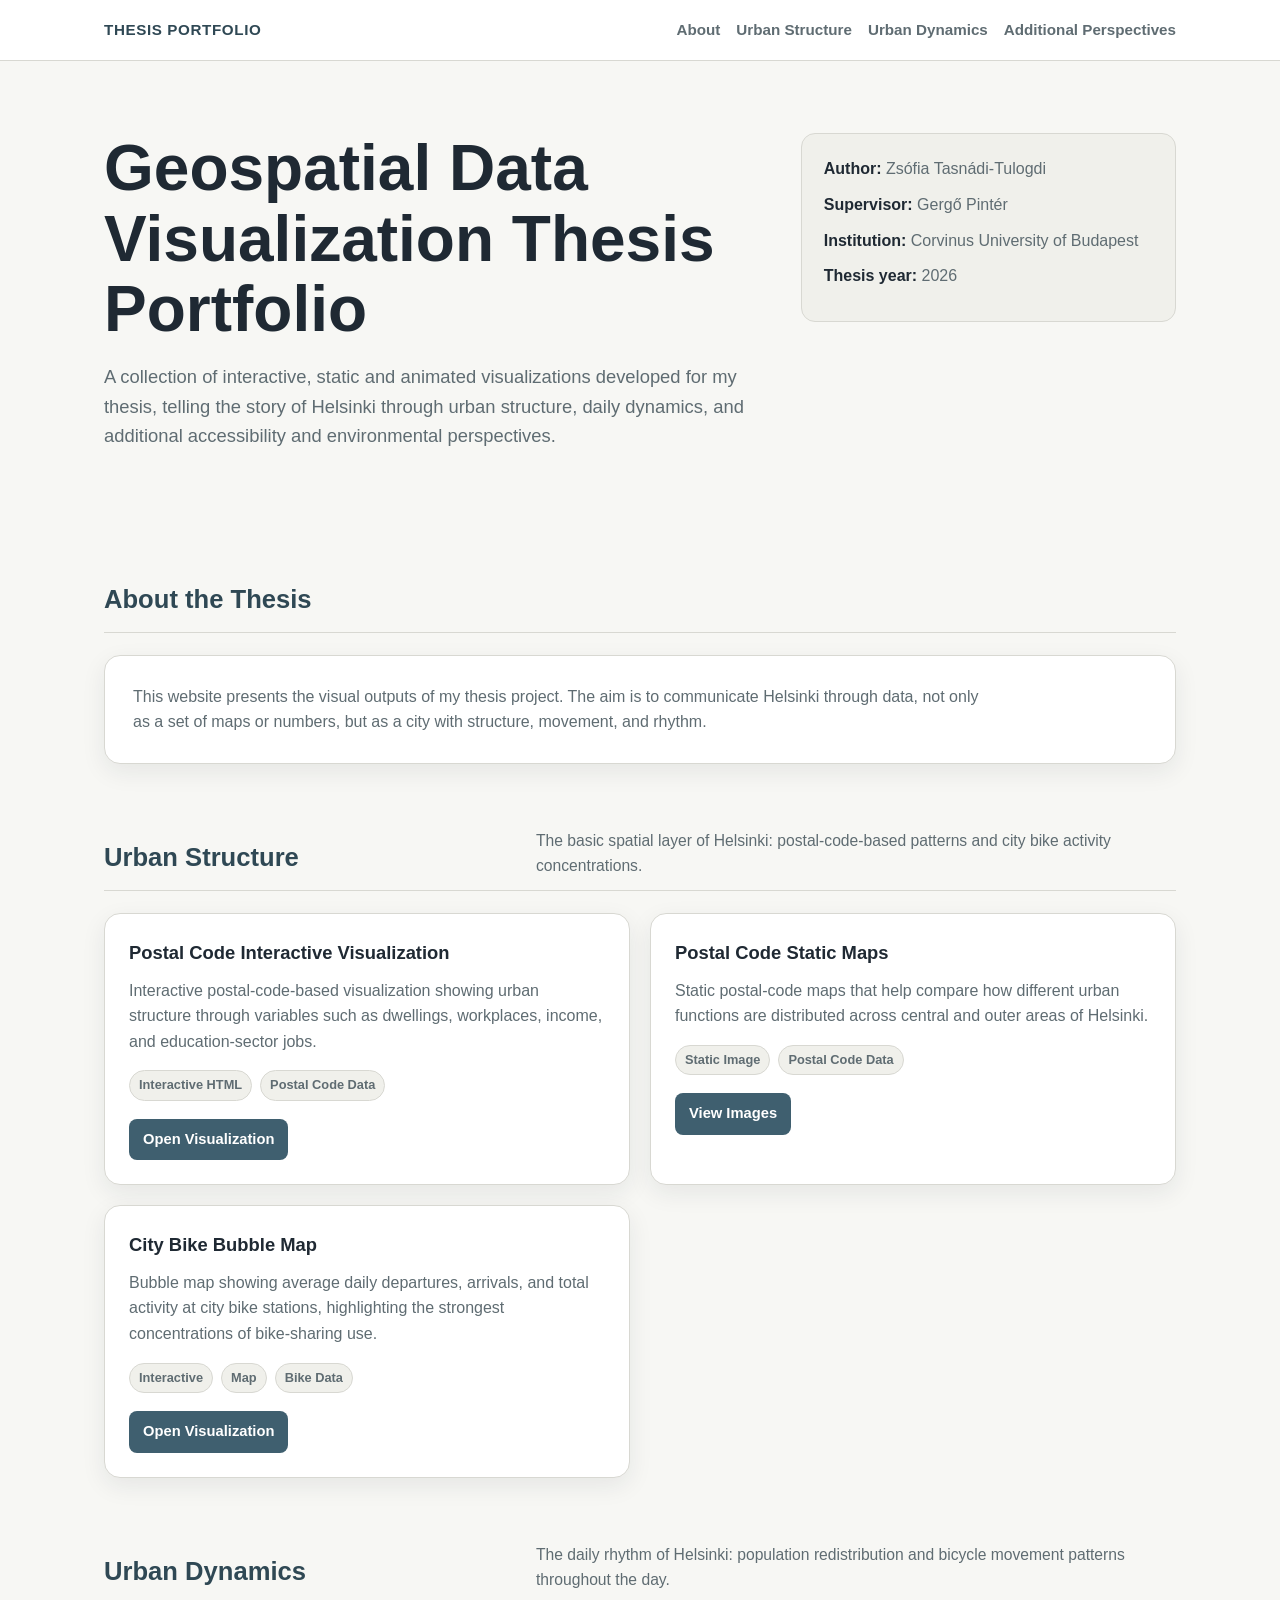
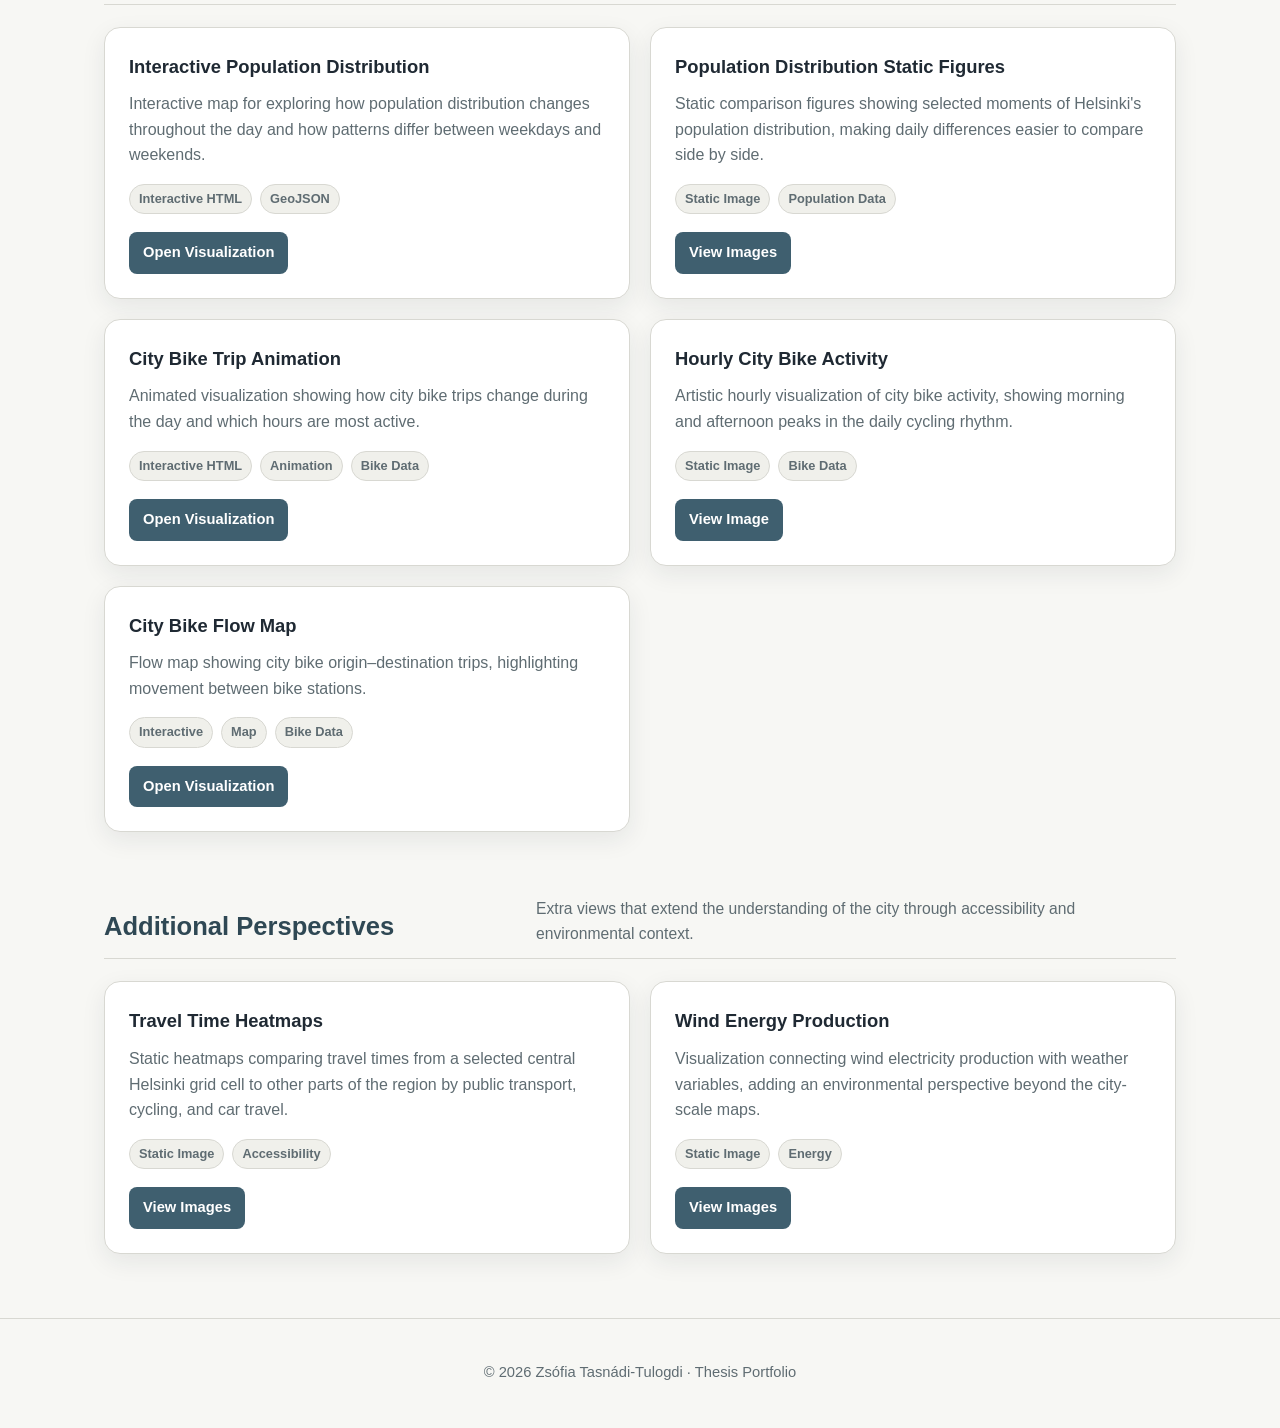
==== index.html @ b73ce6e7 "Correct typo in section note for additional perspectives" ====
<!DOCTYPE html>
<html lang="en">
<head>
    <meta charset="UTF-8" />
    <meta name="viewport" content="width=device-width, initial-scale=1.0" />
    <title>Thesis Portfolio | Geospatial Data Visualization</title>
    <link rel="stylesheet" href="style.css">    
</head>

<body>
    <header>
        <div class="page">
            <div class="topbar">
                <a class="site-title" href="#top">Thesis Portfolio</a>
                <nav aria-label="Main navigation">
                    <a href="#about">About</a>
                    <a href="#urban-structure">Urban Structure</a>
                    <a href="#urban-dynamics">Urban Dynamics</a>
                    <a href="#additional-perspectives">Additional Perspectives</a>
                </nav>
            </div>
        </div>
    </header>

    <div id="top" class="page">
        <section class="hero">
            <div class="hero-grid">
                <div>
                    <h1>Geospatial Data Visualization Thesis Portfolio</h1>
                    <p class="subtitle">
                        A collection of interactive, static and animated visualizations developed for my thesis, telling the story of Helsinki through urban structure, daily dynamics, and additional accessibility and environmental perspectives.
                    </p>
                </div>

                <aside class="meta-card" aria-label="Thesis information">
                    <p><strong>Author:</strong> Zsófia Tasnádi-Tulogdi</p>
                    <p><strong>Supervisor:</strong> Gergő Pintér</p>
                    <p><strong>Institution:</strong> Corvinus University of Budapest</p>
                    <p><strong>Thesis year:</strong> 2026</p>
                </aside>
            </div>
        </section>
    </div>

    <main class="page">
        <section id="about">
            <div class="section-heading">
                <h2>About the Thesis</h2>
            </div>

            <div class="intro">
                <p>
                    This website presents the visual outputs of my thesis project. The aim is to communicate Helsinki through data, not only as a set of maps or numbers, but as a city with structure, movement, and rhythm.
                </p>
            </div>
        </section>

        <section id="urban-structure">
            <div class="section-heading">
                <h2>Urban Structure</h2>
                <p class="section-note">The basic spatial layer of Helsinki: postal-code-based patterns and city bike activity concentrations.</p>
            </div>

            <div class="card-grid">
                <article class="card">
                    <h3>Postal Code Interactive Visualization</h3>
                    <p>Interactive postal-code-based visualization showing urban structure through variables such as dwellings, workplaces, income, and education-sector jobs.</p>
                    <div class="tag-row">
                        <span class="tag">Interactive HTML</span>
                        <span class="tag">Postal Code Data</span>
                    </div>
                    <div class="button-row">
                        <a href="Postal_interactive/" class="btn">Open Visualization</a>
                    </div>
                </article>

                <article class="card">
                    <h3>Postal Code Static Maps</h3>
                    <p>Static postal-code maps that help compare how different urban functions are distributed across central and outer areas of Helsinki.</p>
                    <div class="tag-row">
                        <span class="tag">Static Image</span>
                        <span class="tag">Postal Code Data</span>
                    </div>
                    <div class="button-row">
                        <a href="Postal_code/" class="btn">View Images</a>
                    </div>
                </article>

                <article class="card">
                    <h3>City Bike Bubble Map</h3>
                    <p>Bubble map showing average daily departures, arrivals, and total activity at city bike stations, highlighting the strongest concentrations of bike-sharing use.</p>
                    <div class="tag-row">
                        <span class="tag">Interactive</span>
                        <span class="tag">Map</span>
                        <span class="tag">Bike Data</span>
                    </div>
                    <div class="button-row">
                        <a href="Bike_bubble/" class="btn">Open Visualization</a>
                    </div>
                </article>
            </div>
        </section>

        <section id="urban-dynamics">
            <div class="section-heading">
                <h2>Urban Dynamics</h2>
                <p class="section-note">The daily rhythm of Helsinki: population redistribution and bicycle movement patterns throughout the day.</p>
            </div>

            <div class="card-grid">
                <article class="card">
                    <h3>Interactive Population Distribution</h3>
                    <p>Interactive map for exploring how population distribution changes throughout the day and how patterns differ between weekdays and weekends.</p>
                    <div class="tag-row">
                        <span class="tag">Interactive HTML</span>
                        <span class="tag">GeoJSON</span>
                    </div>
                    <div class="button-row">
                        <a href="Population_distribution_interactive/" class="btn">Open Visualization</a>
                    </div>
                </article>

                <article class="card">
                    <h3>Population Distribution Static Figures</h3>
                    <p>Static comparison figures showing selected moments of Helsinki's population distribution, making daily differences easier to compare side by side.</p>
                    <div class="tag-row">
                        <span class="tag">Static Image</span>
                        <span class="tag">Population Data</span>
                    </div>
                    <div class="button-row">
                        <a href="Population_distribution_static/" class="btn">View Images</a>
                    </div>
                </article>

                <article class="card">
                    <h3>City Bike Trip Animation</h3>
                    <p>Animated visualization showing how city bike trips change during the day and which hours are most active.</p>
                    <div class="tag-row">
                        <span class="tag">Interactive HTML</span>
                        <span class="tag">Animation</span>
                        <span class="tag">Bike Data</span>
                    </div>
                    <div class="button-row">
                        <a href="Bike_animated/" class="btn">Open Visualization</a>
                    </div>
                </article>

                <article class="card">
                    <h3>Hourly City Bike Activity</h3>
                    <p>Artistic hourly visualization of city bike activity, showing morning and afternoon peaks in the daily cycling rhythm.</p>
                    <div class="tag-row">
                        <span class="tag">Static Image</span>
                        <span class="tag">Bike Data</span>
                    </div>
                    <div class="button-row">
                        <a href="Bike_clock/" class="btn">View Image</a>
                    </div>
                </article>

                <article class="card">
                    <h3>City Bike Flow Map</h3>
                    <p>Flow map showing city bike origin–destination trips, highlighting movement between bike stations.</p>
                    <div class="tag-row">
                        <span class="tag">Interactive</span>
                        <span class="tag">Map</span>
                        <span class="tag">Bike Data</span>
                    </div>
                    <div class="button-row">
                        <a href="Bike_flowmap/" class="btn">Open Visualization</a>
                    </div>
                </article>
            </div>
        </section>

        <section id="additional-perspectives">
            <div class="section-heading">
                <h2>Additional Perspectives</h2>
                <p class="section-note">Extra views that extend the understanding of the city through accessibility and environmental context.</p>
            </div>

            <div class="card-grid">
                <article class="card">
                    <h3>Travel Time Heatmaps</h3>
                    <p>Static heatmaps comparing travel times from a selected central Helsinki grid cell to other parts of the region by public transport, cycling, and car travel.</p>
                    <div class="tag-row">
                        <span class="tag">Static Image</span>
                        <span class="tag">Accessibility</span>
                    </div>
                    <div class="button-row">
                        <a href="Travel_times/" class="btn">View Images</a>
                    </div>
                </article>

                <article class="card">
                    <h3>Wind Energy Production</h3>
                    <p>Visualization connecting wind electricity production with weather variables, adding an environmental perspective beyond the city-scale maps.</p>
                    <div class="tag-row">
                        <span class="tag">Static Image</span>
                        <span class="tag">Energy</span>
                    </div>
                    <div class="button-row">
                        <a href="Energy/" class="btn">View Images</a>
                    </div>
                </article>
            </div>
        </section>
    </main>

    <footer>
        <div class="page">
            <p>© 2026 Zsófia Tasnádi-Tulogdi · Thesis Portfolio</p>
        </div>
    </footer>
</body>
</html>
---- style.css ----
:root {
    --bg: #f7f7f4;
    --surface: #ffffff;
    --surface-muted: #f0f0eb;
    --text: #1f2933;
    --text-muted: #5f6c72;
    --border: #d8d8d2;
    --accent: #3f5f6f;
    --accent-dark: #2f4854;
    --shadow: 0 8px 24px rgba(31, 41, 51, 0.08);
}

* {
    box-sizing: border-box;
}

html {
    scroll-behavior: smooth;
}

body {
    margin: 0;
    font-family: Arial, Helvetica, sans-serif;
    background: var(--bg);
    color: var(--text);
    line-height: 1.6;
}

a {
    color: var(--accent);
}

.page {
    max-width: 1120px;
    margin: 0 auto;
    padding: 0 24px;
}

header {
    background: var(--surface);
    border-bottom: 1px solid var(--border);
}

.topbar {
    display: flex;
    justify-content: space-between;
    align-items: center;
    gap: 24px;
    padding: 18px 0;
}

.site-title {
    font-size: 0.95rem;
    font-weight: 700;
    letter-spacing: 0.04em;
    text-transform: uppercase;
    color: var(--accent-dark);
    text-decoration: none;
}

nav {
    display: flex;
    flex-wrap: wrap;
    gap: 16px;
}

nav a {
    font-size: 0.95rem;
    color: var(--text-muted);
    text-decoration: none;
    font-weight: 600;
}

nav a:hover {
    color: var(--accent-dark);
    text-decoration: underline;
}

.hero {
    padding: 72px 0 64px;
}

.hero-grid {
    display: grid;
    grid-template-columns: 1.4fr 0.8fr;
    gap: 40px;
    align-items: start;
}

h1 {
    margin: 0 0 18px;
    font-size: clamp(2.1rem, 5vw, 4rem);
    line-height: 1.1;
    color: var(--text);
}

.subtitle {
    max-width: 760px;
    margin: 0;
    font-size: 1.15rem;
    color: var(--text-muted);
}

.meta-card {
    background: var(--surface-muted);
    border: 1px solid var(--border);
    border-radius: 14px;
    padding: 22px;
}

.meta-card p {
    margin: 0 0 10px;
    color: var(--text-muted);
}

.meta-card strong {
    color: var(--text);
}

main {
    padding: 48px 0 72px;
}

section {
    margin-bottom: 64px;
}

.section-heading {
    display: flex;
    justify-content: space-between;
    align-items: end;
    gap: 24px;
    margin-bottom: 22px;
    border-bottom: 1px solid var(--border);
    padding-bottom: 12px;
}

h2 {
    margin: 0;
    font-size: 1.6rem;
    color: var(--accent-dark);
}

.section-note {
    max-width: 640px;
    margin: 0;
    color: var(--text-muted);
    font-size: 0.98rem;
}

.intro {
    background: var(--surface);
    border: 1px solid var(--border);
    border-radius: 16px;
    padding: 28px;
    box-shadow: var(--shadow);
}

.intro p {
    max-width: 850px;
    margin: 0 0 14px;
    color: var(--text-muted);
}

.intro p:last-child {
    margin-bottom: 0;
}

.card-grid {
    display: grid;
    grid-template-columns: repeat(2, minmax(0, 1fr));
    gap: 20px;
}

.card {
    background: var(--surface);
    border: 1px solid var(--border);
    border-radius: 16px;
    padding: 24px;
    box-shadow: var(--shadow);
}

.card h3 {
    margin: 0 0 10px;
    font-size: 1.15rem;
    color: var(--text);
}

.card p {
    margin: 0 0 16px;
    color: var(--text-muted);
}

.tag-row {
    display: flex;
    flex-wrap: wrap;
    gap: 8px;
    margin-bottom: 18px;
}

.tag {
    display: inline-block;
    padding: 4px 9px;
    border-radius: 999px;
    background: var(--surface-muted);
    border: 1px solid var(--border);
    color: var(--text-muted);
    font-size: 0.8rem;
    font-weight: 600;
}

.button-row {
    display: flex;
    flex-wrap: wrap;
    gap: 10px;
}

.btn {
    display: inline-block;
    padding: 9px 14px;
    background: var(--accent);
    color: #ffffff;
    text-decoration: none;
    border-radius: 8px;
    font-weight: 700;
    font-size: 0.92rem;
}

.btn:hover {
    background: var(--accent-dark);
}

.btn.secondary {
    background: transparent;
    color: var(--accent-dark);
    border: 1px solid var(--border);
}

.btn.secondary:hover {
    background: var(--surface-muted);
}

.image-preview {
    width: 100%;
    margin: 0 0 16px;
    border-radius: 12px;
    border: 1px solid var(--border);
    background: var(--surface-muted);
}

footer {
    border-top: 1px solid var(--border);
    padding: 28px 0;
    color: var(--text-muted);
    font-size: 0.92rem;
    text-align: center;
}

@media (max-width: 800px) {
    .topbar,
    .section-heading,
    .hero-grid {
        display: block;
    }

    nav {
        margin-top: 14px;
    }

    .hero {
        padding: 48px 0;
    }

    .meta-card {
        margin-top: 28px;
    }

    .card-grid {
        grid-template-columns: 1fr;
    }
}


.visualization-frame {
    background: var(--surface);
    border: 1px solid var(--border);
    border-radius: 16px;
    padding: 16px;
    box-shadow: var(--shadow);
}

.visualization-frame iframe {
  width: 100%;
  height: 90vh;
  border: none;
}

.map-container {
    height: 75vh;
    min-height: 500px;
    border: 1px solid var(--border);
    border-radius: 14px;
    overflow: hidden;
}

.controls {
    margin-bottom: 16px;
    padding: 16px;
    background: var(--surface-muted);
    border: 1px solid var(--border);
    border-radius: 14px;
}

.comparison-header {
    display: grid;
    grid-template-columns: repeat(2, minmax(0, 1fr));
    gap: 20px;
    margin: 28px 0 18px;
}

.comparison-header div {
    background: var(--accent-dark);
    color: #ffffff;
    text-align: center;
    font-weight: 700;
    border-radius: 10px;
    padding: 10px;
}

.heatmap-pair {
    margin-bottom: 36px;
}

.heatmap-pair h3 {
    width: fit-content;
    margin: 0 auto 18px;
    padding: 8px 18px;
    background: var(--surface);
    border: 1px solid var(--border);
    border-bottom: 4px solid var(--accent);
    border-radius: 999px;
    color: var(--accent-dark);
    font-size: 1.15rem;
    font-weight: 700;
    letter-spacing: 0.03em;
    text-align: center;
}

.heatmap-pair figure {
    margin: 0;
}

.heatmap-pair {
    margin-bottom: 42px;
    padding-bottom: 26px;
    border-bottom: 1px solid var(--border);
}

.heatmap-pair:last-child {
    border-bottom: none;
}

.heatmap-pair figcaption {
    margin-top: -6px;
    text-align: center;
    font-size: 0.95rem;
    font-weight: 600;
    color: var(--text-muted);
}

.single-map {
    max-width: 900px;
    margin: 0 auto;
}

.population-time-grid {
    display: grid;
    grid-template-columns: 120px repeat(3, minmax(0, 1fr));
    gap: 18px;
    align-items: center;
    margin-top: 28px;
}

.population-time-grid figure {
    margin: 0;
}

.time-label, .day-label {
    background: var(--surface);
    border: 1px solid var(--border);
    color: var(--accent-dark);
    font-weight: 700;
    text-align: center;
    border-radius: 999px;
    padding: 8px 14px;
    box-shadow: var(--shadow);
}

.day-label {
    justify-self: stretch;
}

.grid-corner {
    height: 1px;
}

.population-time-grid .image-preview {
    margin-bottom: 0;
}

@media (max-width: 800px) {
    .comparison-header {
        display: none;
    }

    .heatmap-pair .card-grid figure:first-child::before {
        content: "Equal interval";
        display: block;
        margin-bottom: 8px;
        font-weight: 700;
        color: var(--accent-dark);
    }

    .heatmap-pair .card-grid figure:last-child::before {
        content: "Quantile";
        display: block;
        margin-bottom: 8px;
        font-weight: 700;
        color: var(--accent-dark);
    }
    .population-time-grid {
        display: block;
    }

    .grid-corner,
    .time-label {
        display: none;
    }

    .day-label {
        margin: 28px 0 12px;
    }

    .population-time-grid figure {
        margin-bottom: 16px;
    }

    .population-time-grid figure:nth-of-type(1)::before,
    .population-time-grid figure:nth-of-type(4)::before,
    .population-time-grid figure:nth-of-type(7)::before {
        content: "09:00";
        display: block;
        margin-bottom: 8px;
        font-weight: 700;
        color: var(--accent-dark);
        text-align: center;
    }

    .population-time-grid figure:nth-of-type(2)::before,
    .population-time-grid figure:nth-of-type(5)::before,
    .population-time-grid figure:nth-of-type(8)::before {
        content: "17:00";
        display: block;
        margin-bottom: 8px;
        font-weight: 700;
        color: var(--accent-dark);
        text-align: center;
    }

    .population-time-grid figure:nth-of-type(3)::before,
    .population-time-grid figure:nth-of-type(6)::before,
    .population-time-grid figure:nth-of-type(9)::before {
        content: "01:00";
        display: block;
        margin-bottom: 8px;
        font-weight: 700;
        color: var(--accent-dark);
        text-align: center;
    }
}
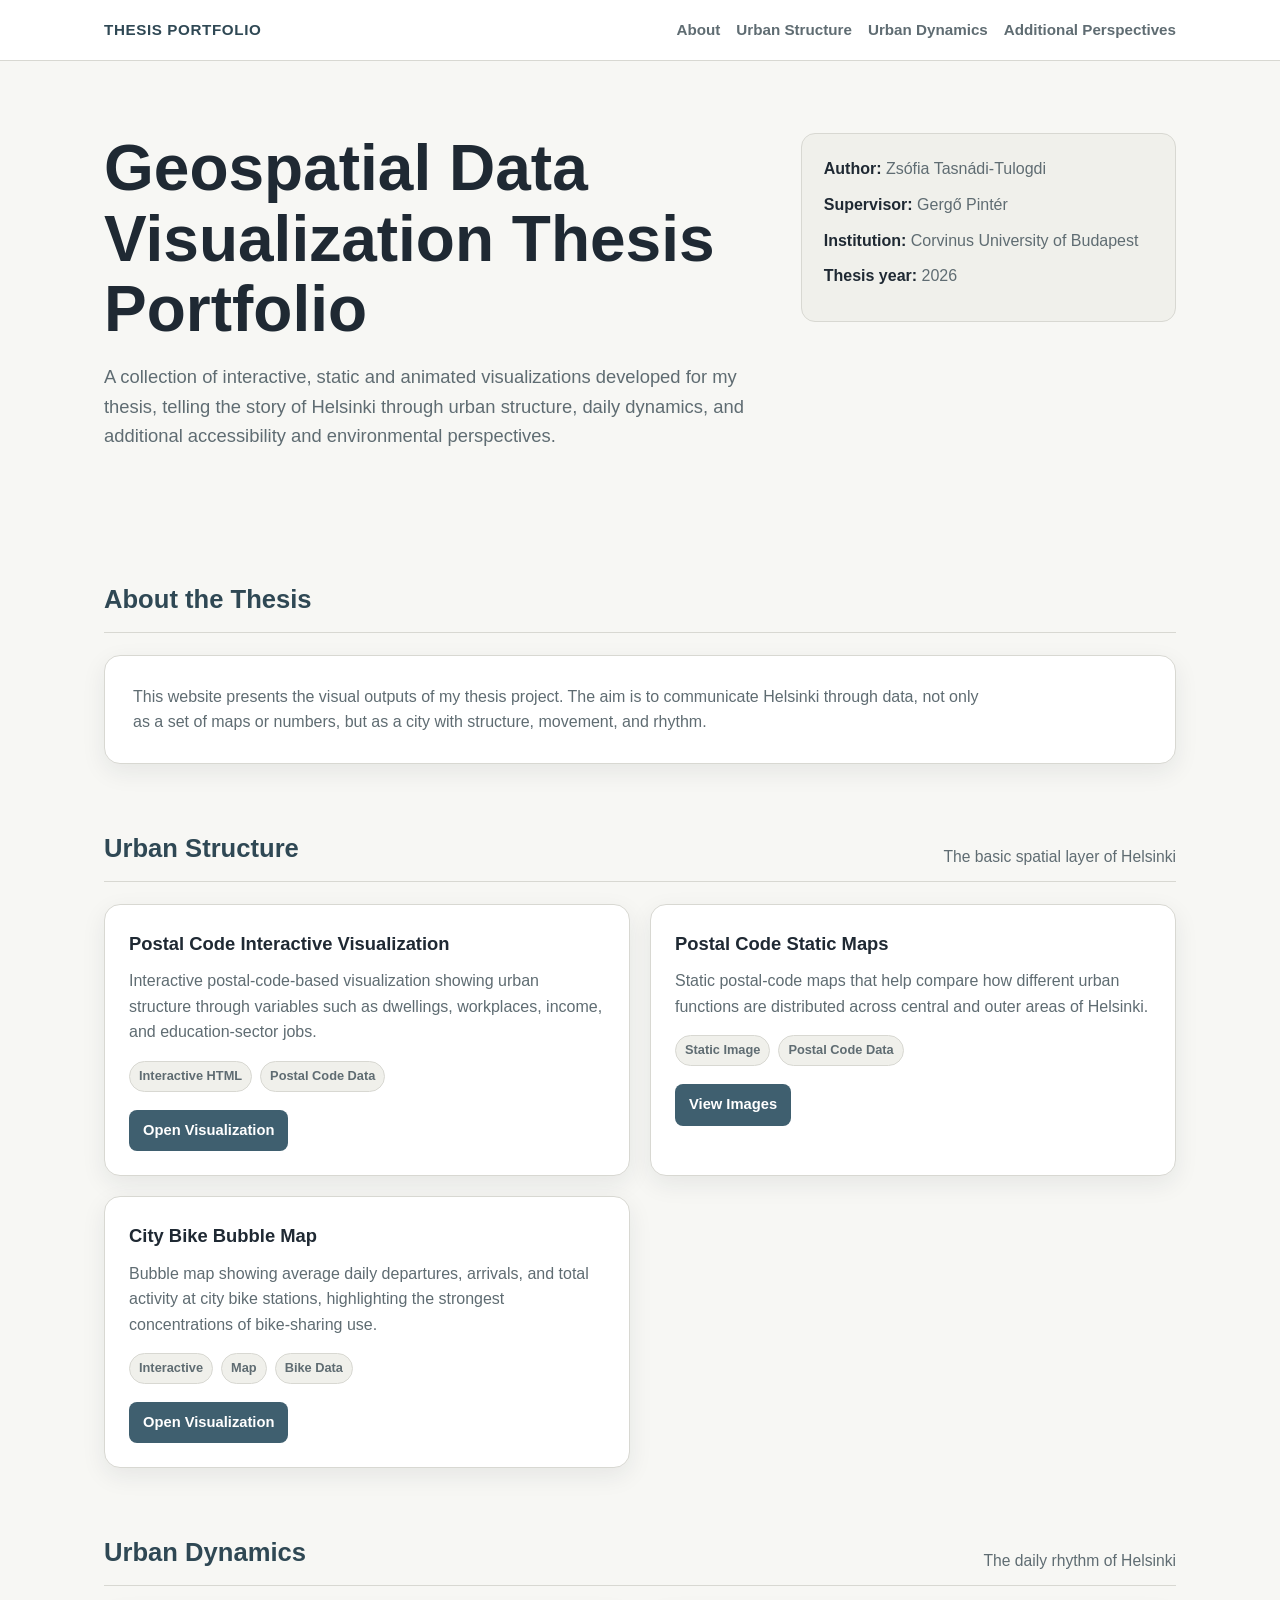
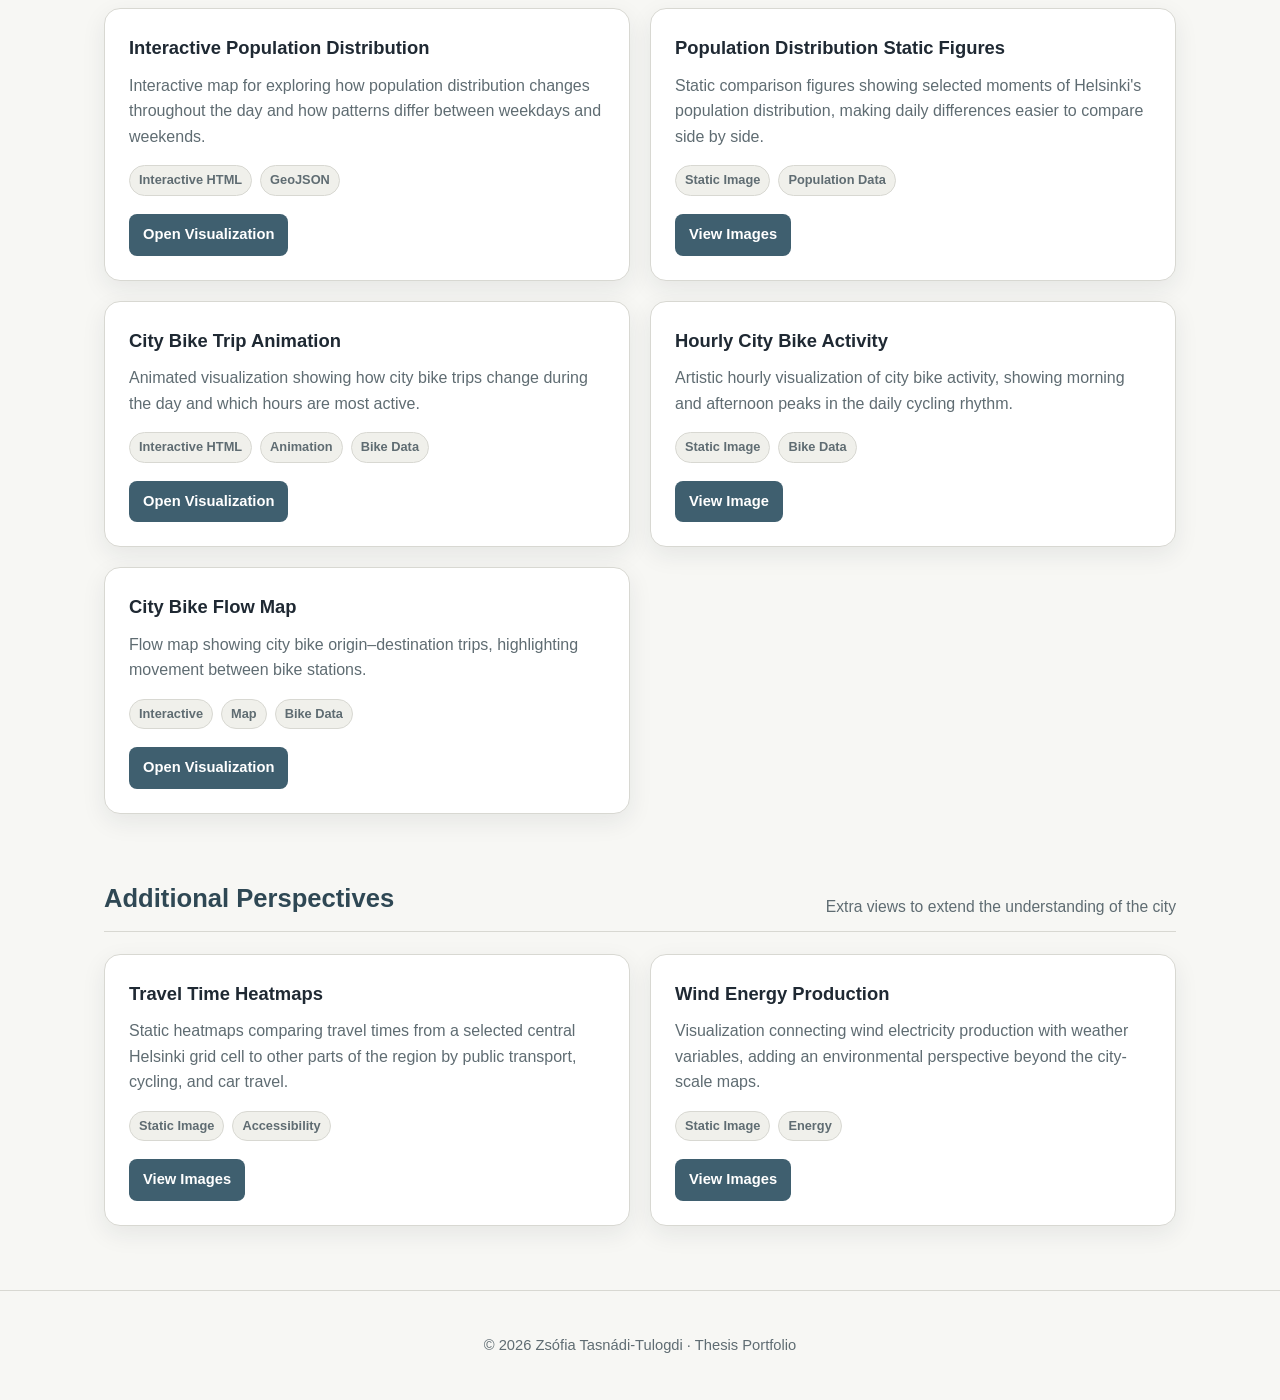
==== commit 063d1d91: "Shorten section notes in index.html" ====
--- a/index.html
+++ b/index.html
@@ -58,7 +58,7 @@
         <section id="urban-structure">
             <div class="section-heading">
                 <h2>Urban Structure</h2>
-                <p class="section-note">The basic spatial layer of Helsinki: postal-code-based patterns and city bike activity concentrations.</p>
+                <p class="section-note">The basic spatial layer of Helsinki</p>
             </div>
 
             <div class="card-grid">
@@ -104,7 +104,7 @@
         <section id="urban-dynamics">
             <div class="section-heading">
                 <h2>Urban Dynamics</h2>
-                <p class="section-note">The daily rhythm of Helsinki: population redistribution and bicycle movement patterns throughout the day.</p>
+                <p class="section-note">The daily rhythm of Helsinki</p>
             </div>
 
             <div class="card-grid">
@@ -175,7 +175,7 @@
         <section id="additional-perspectives">
             <div class="section-heading">
                 <h2>Additional Perspectives</h2>
-                <p class="section-note">Extra views that extend the understanding of the city through accessibility and environmental context.</p>
+                <p class="section-note">Extra views to extend the understanding of the city</p>
             </div>
 
             <div class="card-grid">
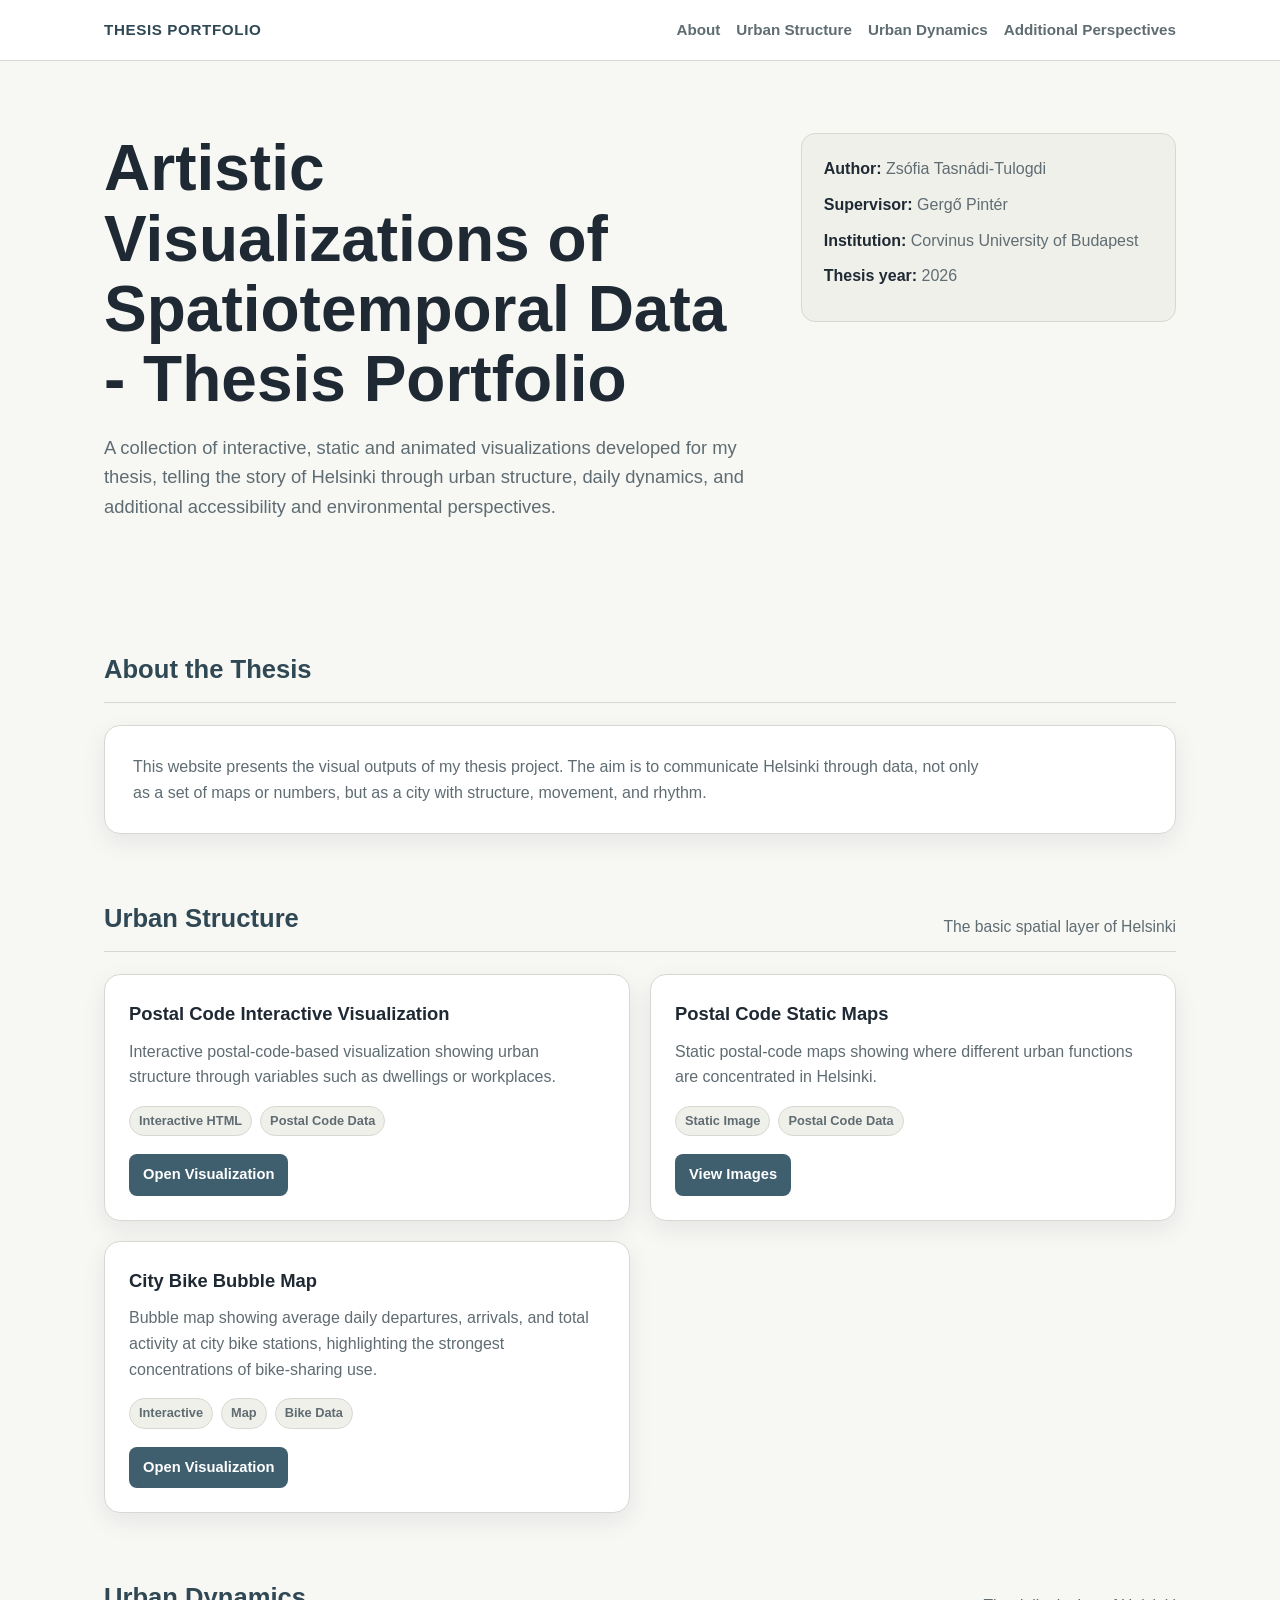
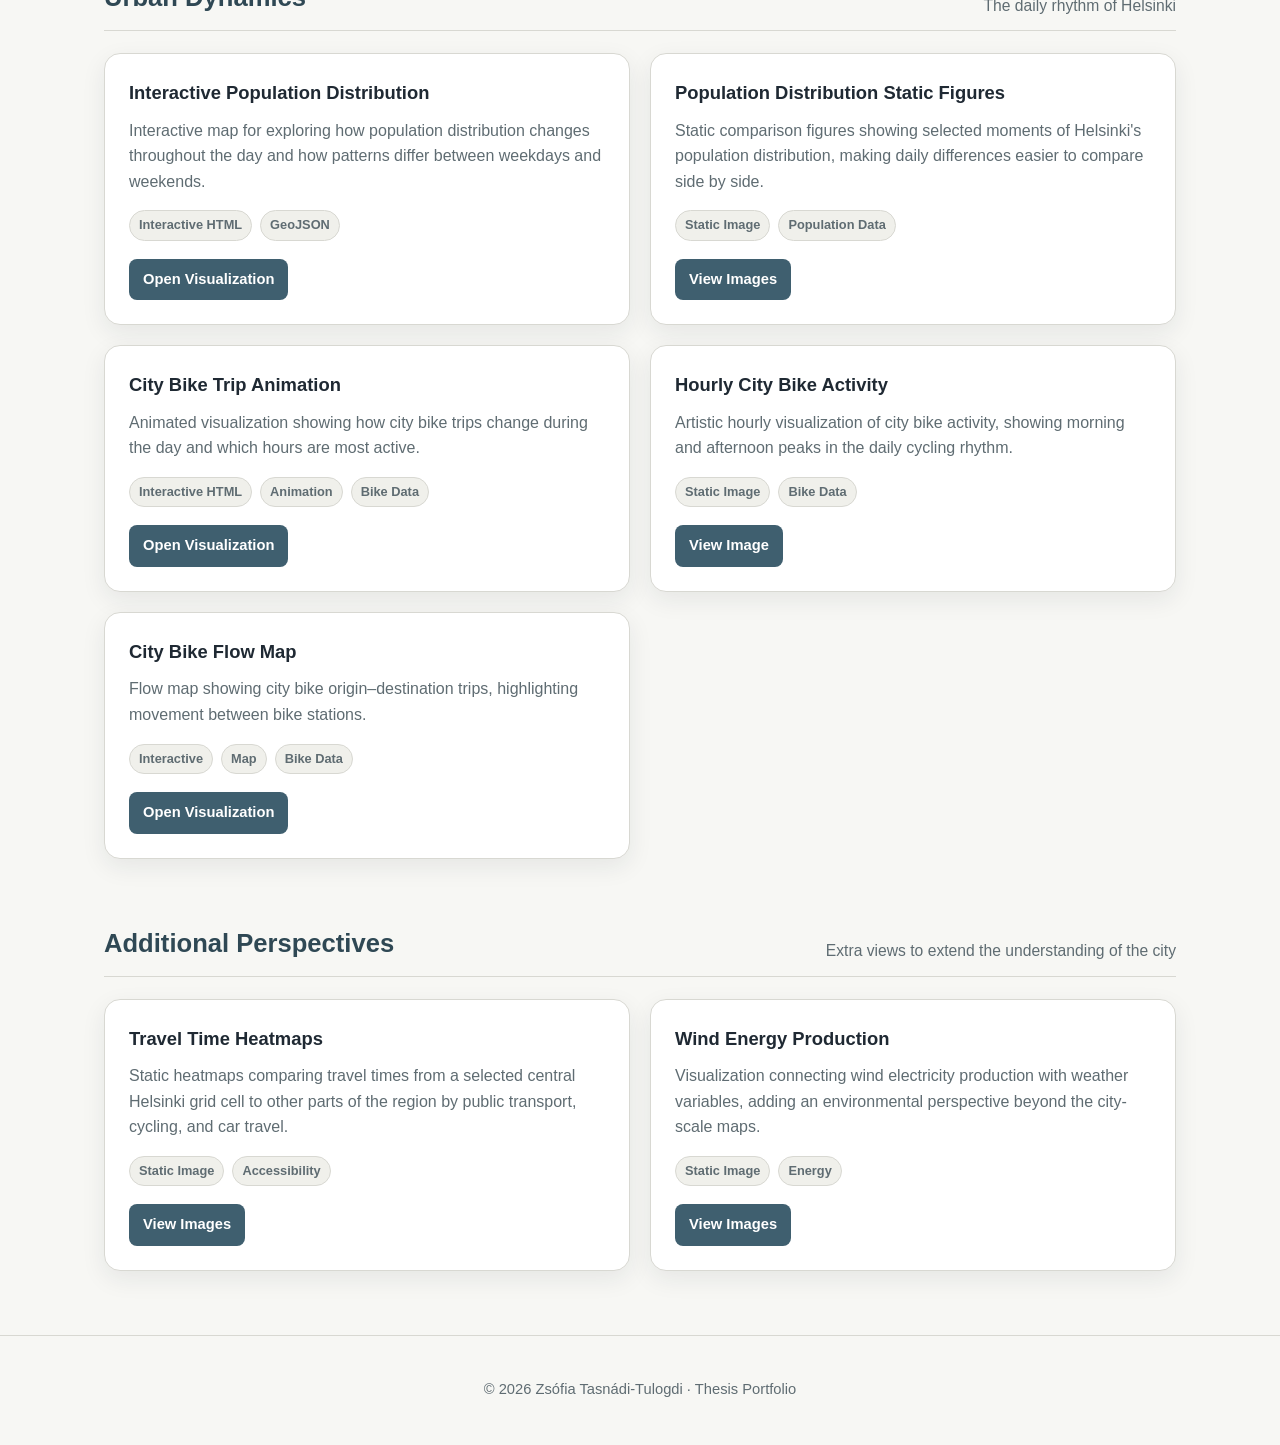
==== commit e7799112: "Update title and descriptions in index.html" ====
--- a/index.html
+++ b/index.html
@@ -3,7 +3,7 @@
 <head>
     <meta charset="UTF-8" />
     <meta name="viewport" content="width=device-width, initial-scale=1.0" />
-    <title>Thesis Portfolio | Geospatial Data Visualization</title>
+    <title>Thesis Portfolio | Artistic Visualizations of Spatiotemporal Data</title>
     <link rel="stylesheet" href="style.css">    
 </head>
 
@@ -26,7 +26,7 @@
         <section class="hero">
             <div class="hero-grid">
                 <div>
-                    <h1>Geospatial Data Visualization Thesis Portfolio</h1>
+                    <h1>Artistic Visualizations of Spatiotemporal Data - Thesis Portfolio</h1>
                     <p class="subtitle">
                         A collection of interactive, static and animated visualizations developed for my thesis, telling the story of Helsinki through urban structure, daily dynamics, and additional accessibility and environmental perspectives.
                     </p>
@@ -64,7 +64,7 @@
             <div class="card-grid">
                 <article class="card">
                     <h3>Postal Code Interactive Visualization</h3>
-                    <p>Interactive postal-code-based visualization showing urban structure through variables such as dwellings, workplaces, income, and education-sector jobs.</p>
+                    <p>Interactive postal-code-based visualization showing urban structure through variables such as dwellings or workplaces.</p>
                     <div class="tag-row">
                         <span class="tag">Interactive HTML</span>
                         <span class="tag">Postal Code Data</span>
@@ -76,7 +76,7 @@
 
                 <article class="card">
                     <h3>Postal Code Static Maps</h3>
-                    <p>Static postal-code maps that help compare how different urban functions are distributed across central and outer areas of Helsinki.</p>
+                    <p>Static postal-code maps showing where different urban functions are concentrated in Helsinki.</p>
                     <div class="tag-row">
                         <span class="tag">Static Image</span>
                         <span class="tag">Postal Code Data</span>
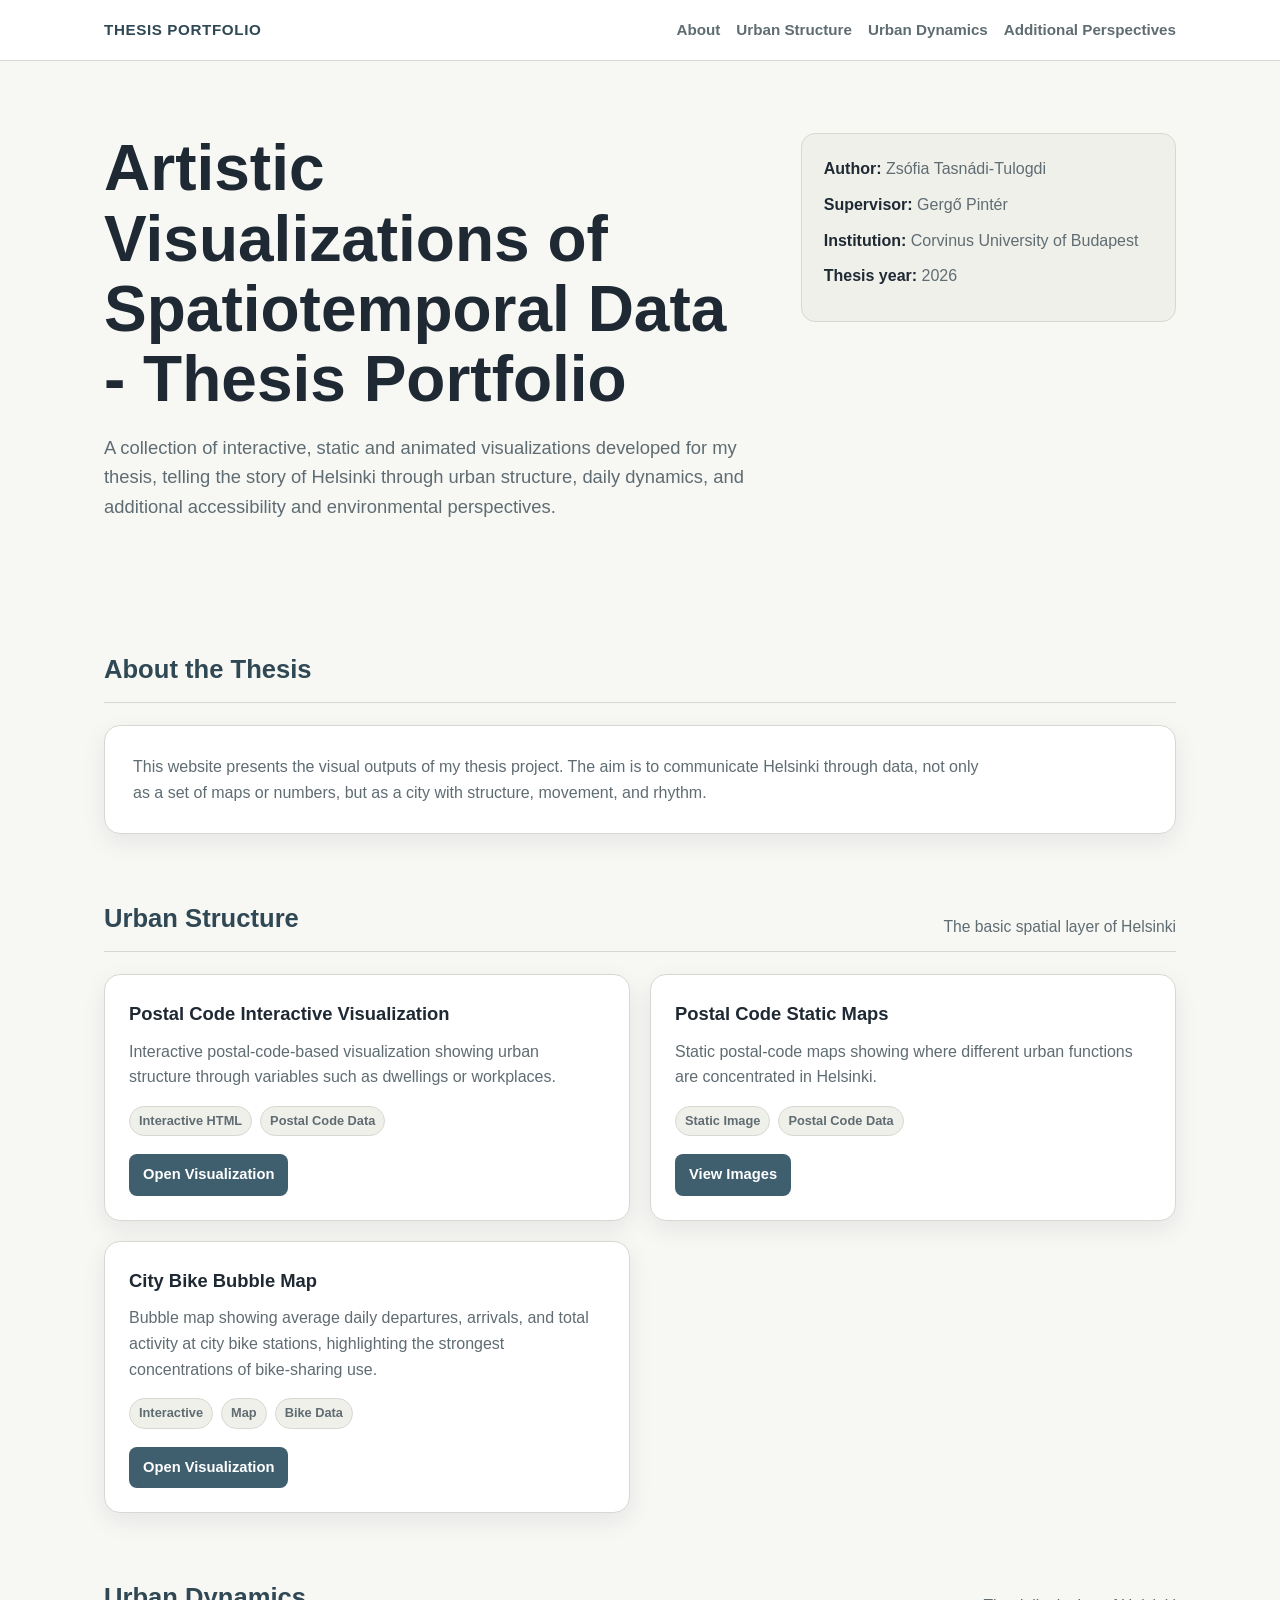
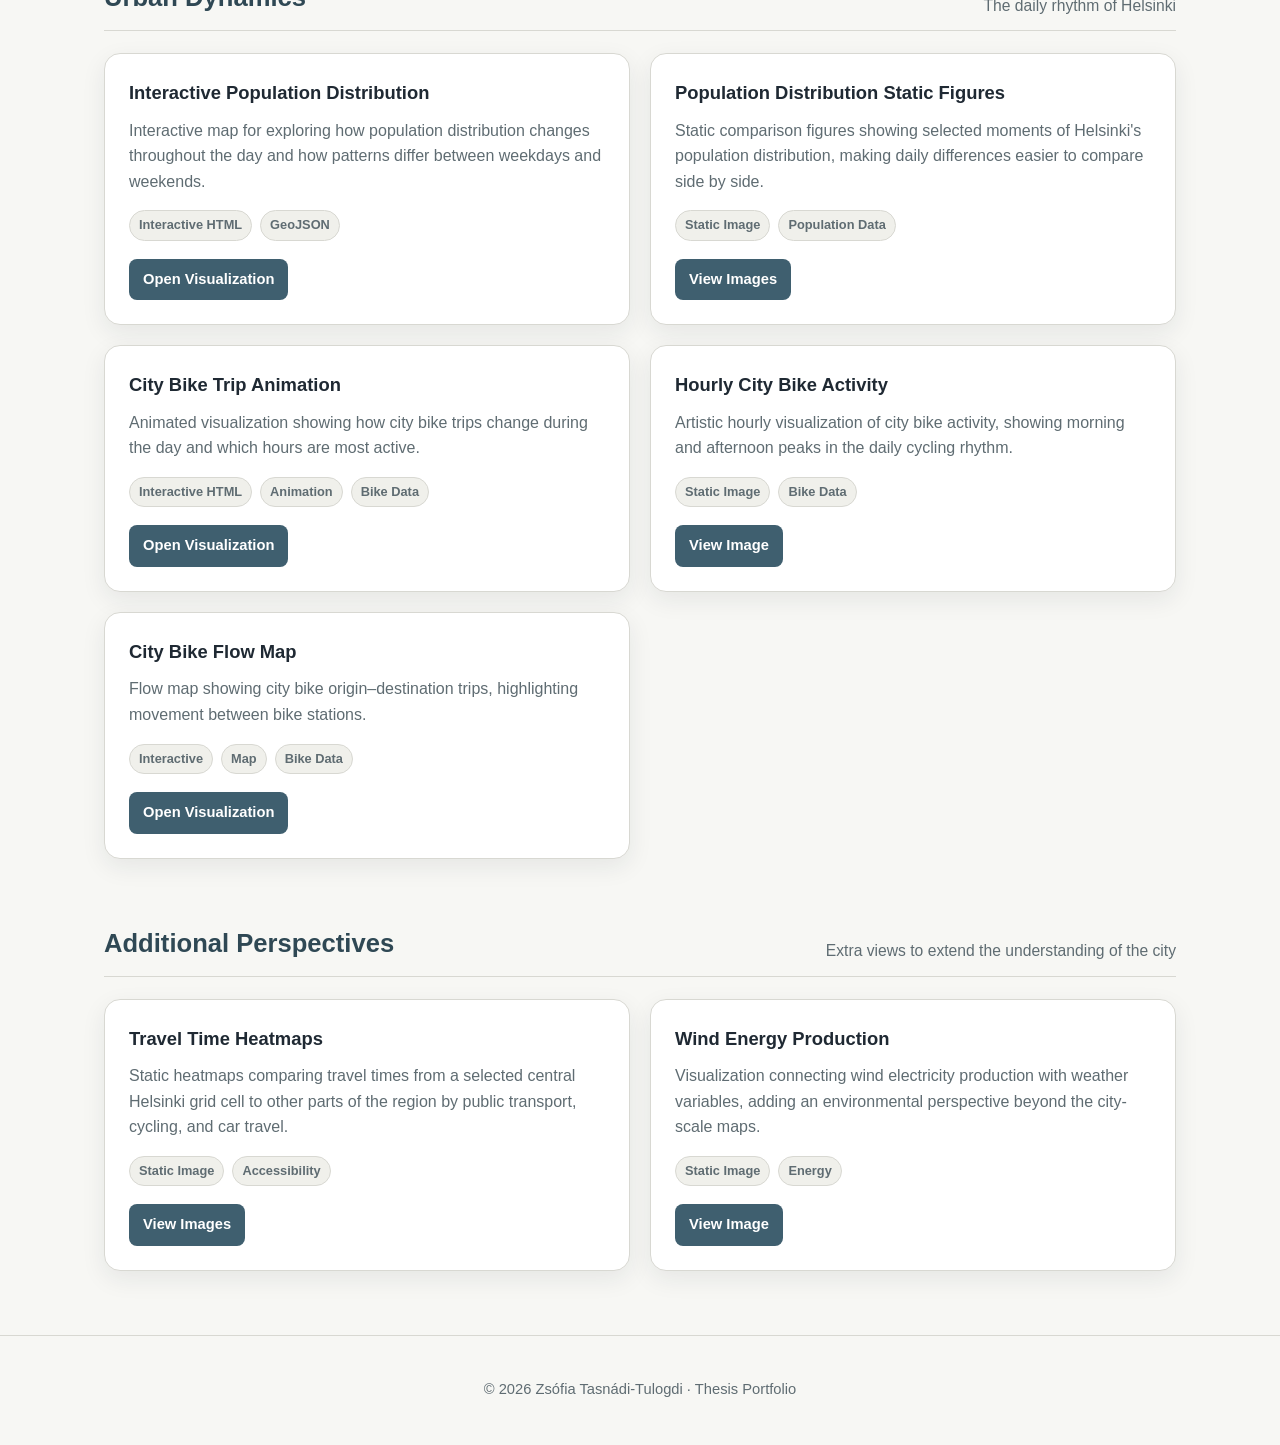
==== commit a5fa29e9: "Change button text from 'View Images' to 'View Image'" ====
--- a/index.html
+++ b/index.html
@@ -199,7 +199,7 @@
                         <span class="tag">Energy</span>
                     </div>
                     <div class="button-row">
-                        <a href="Energy/" class="btn">View Images</a>
+                        <a href="Energy/" class="btn">View Image</a>
                     </div>
                 </article>
             </div>
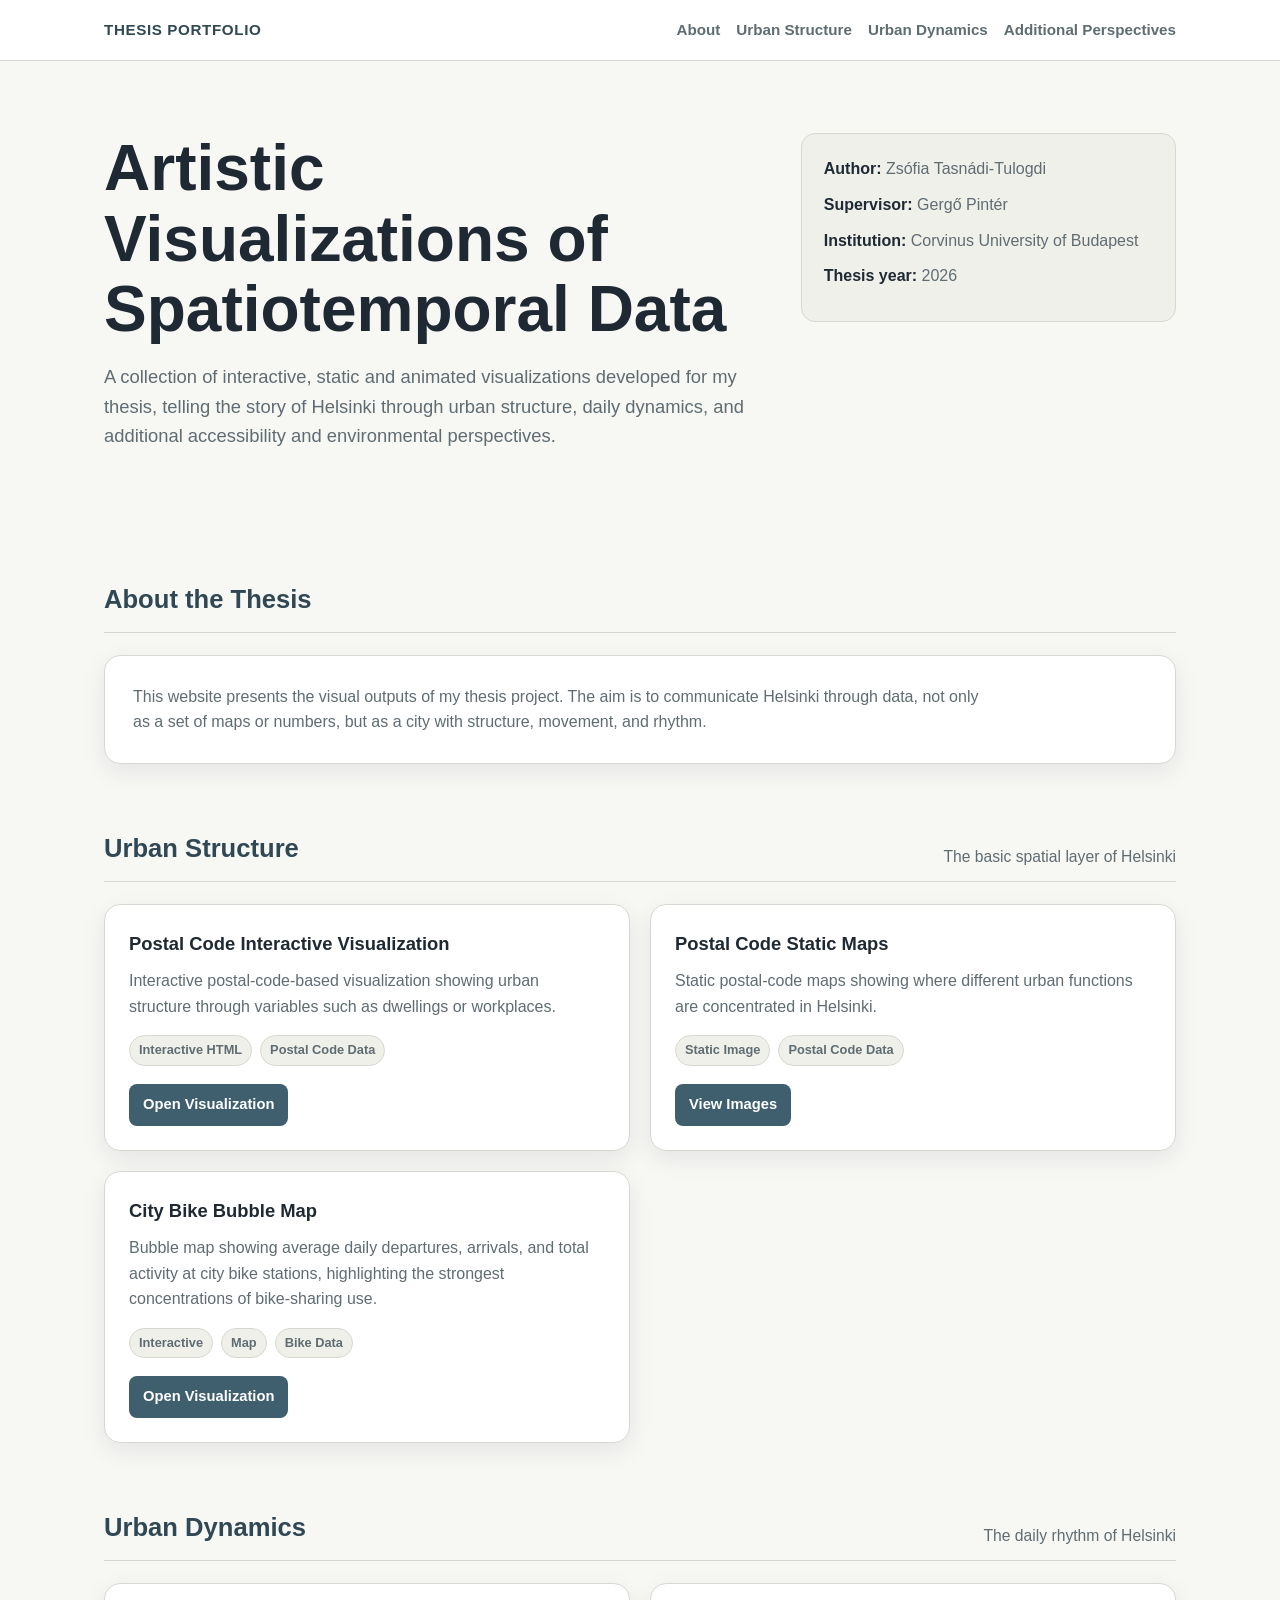
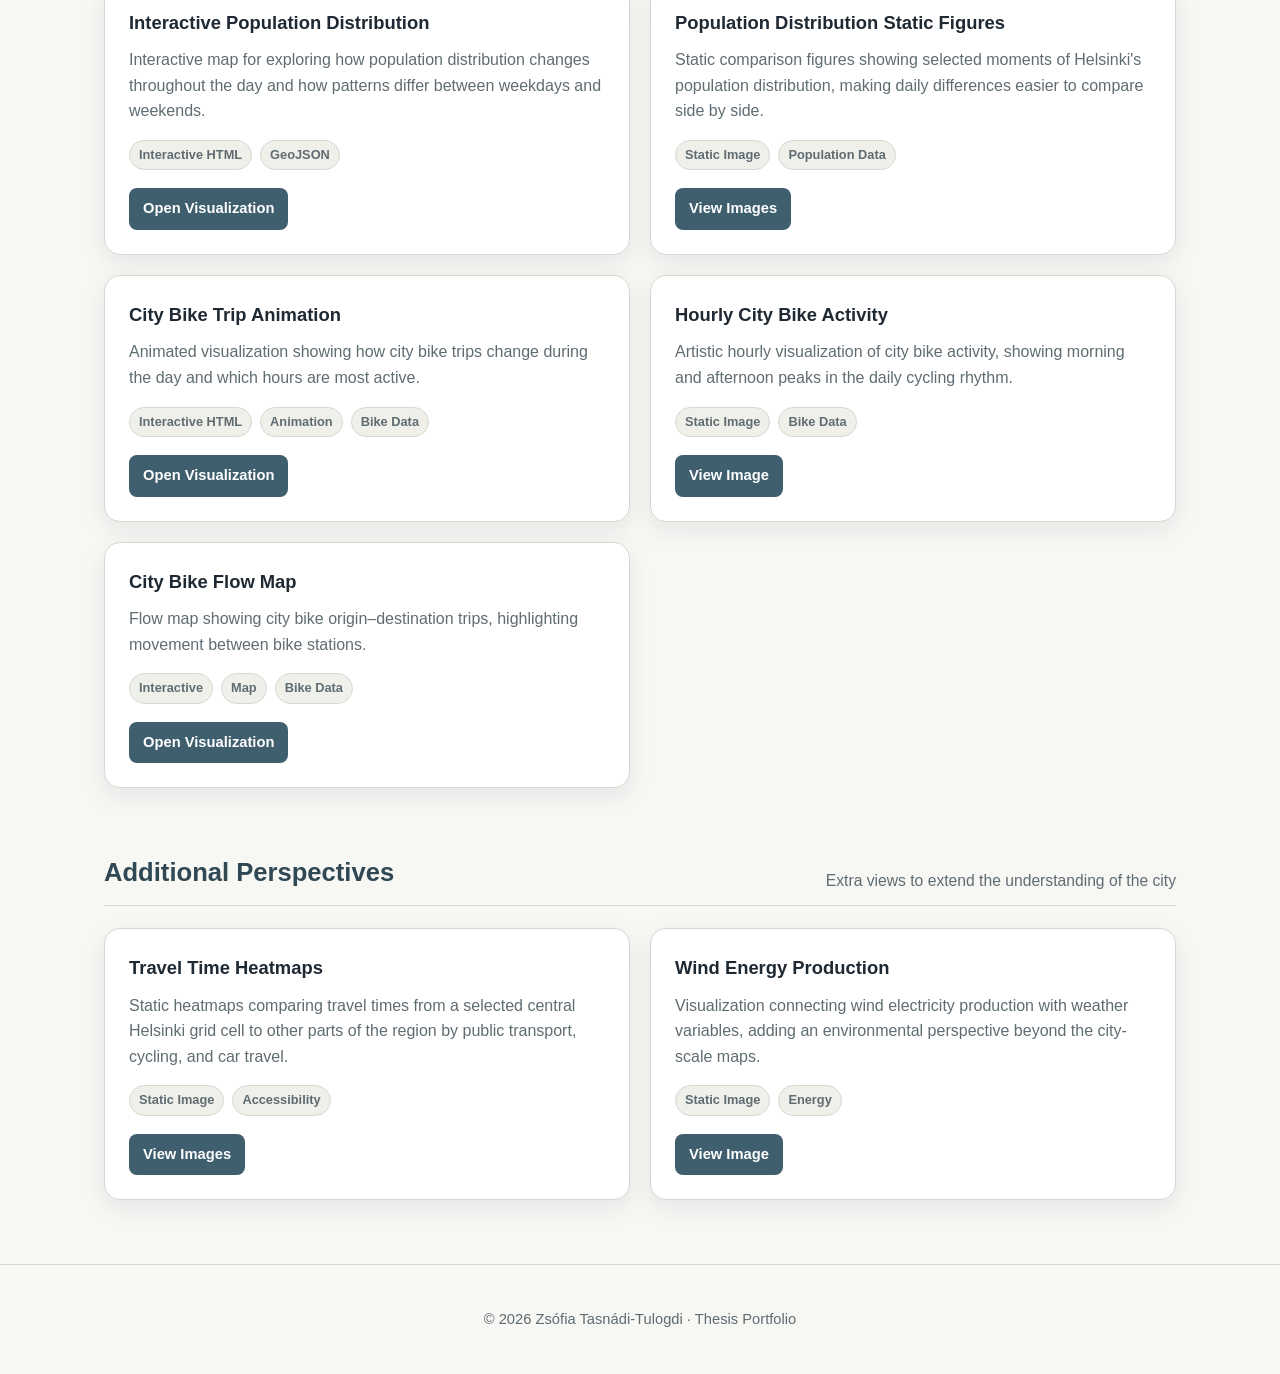
==== commit e72bc82f: "Update thesis portfolio title in index.html" ====
--- a/index.html
+++ b/index.html
@@ -26,7 +26,7 @@
         <section class="hero">
             <div class="hero-grid">
                 <div>
-                    <h1>Artistic Visualizations of Spatiotemporal Data - Thesis Portfolio</h1>
+                    <h1>Artistic Visualizations of Spatiotemporal Data</h1>
                     <p class="subtitle">
                         A collection of interactive, static and animated visualizations developed for my thesis, telling the story of Helsinki through urban structure, daily dynamics, and additional accessibility and environmental perspectives.
                     </p>
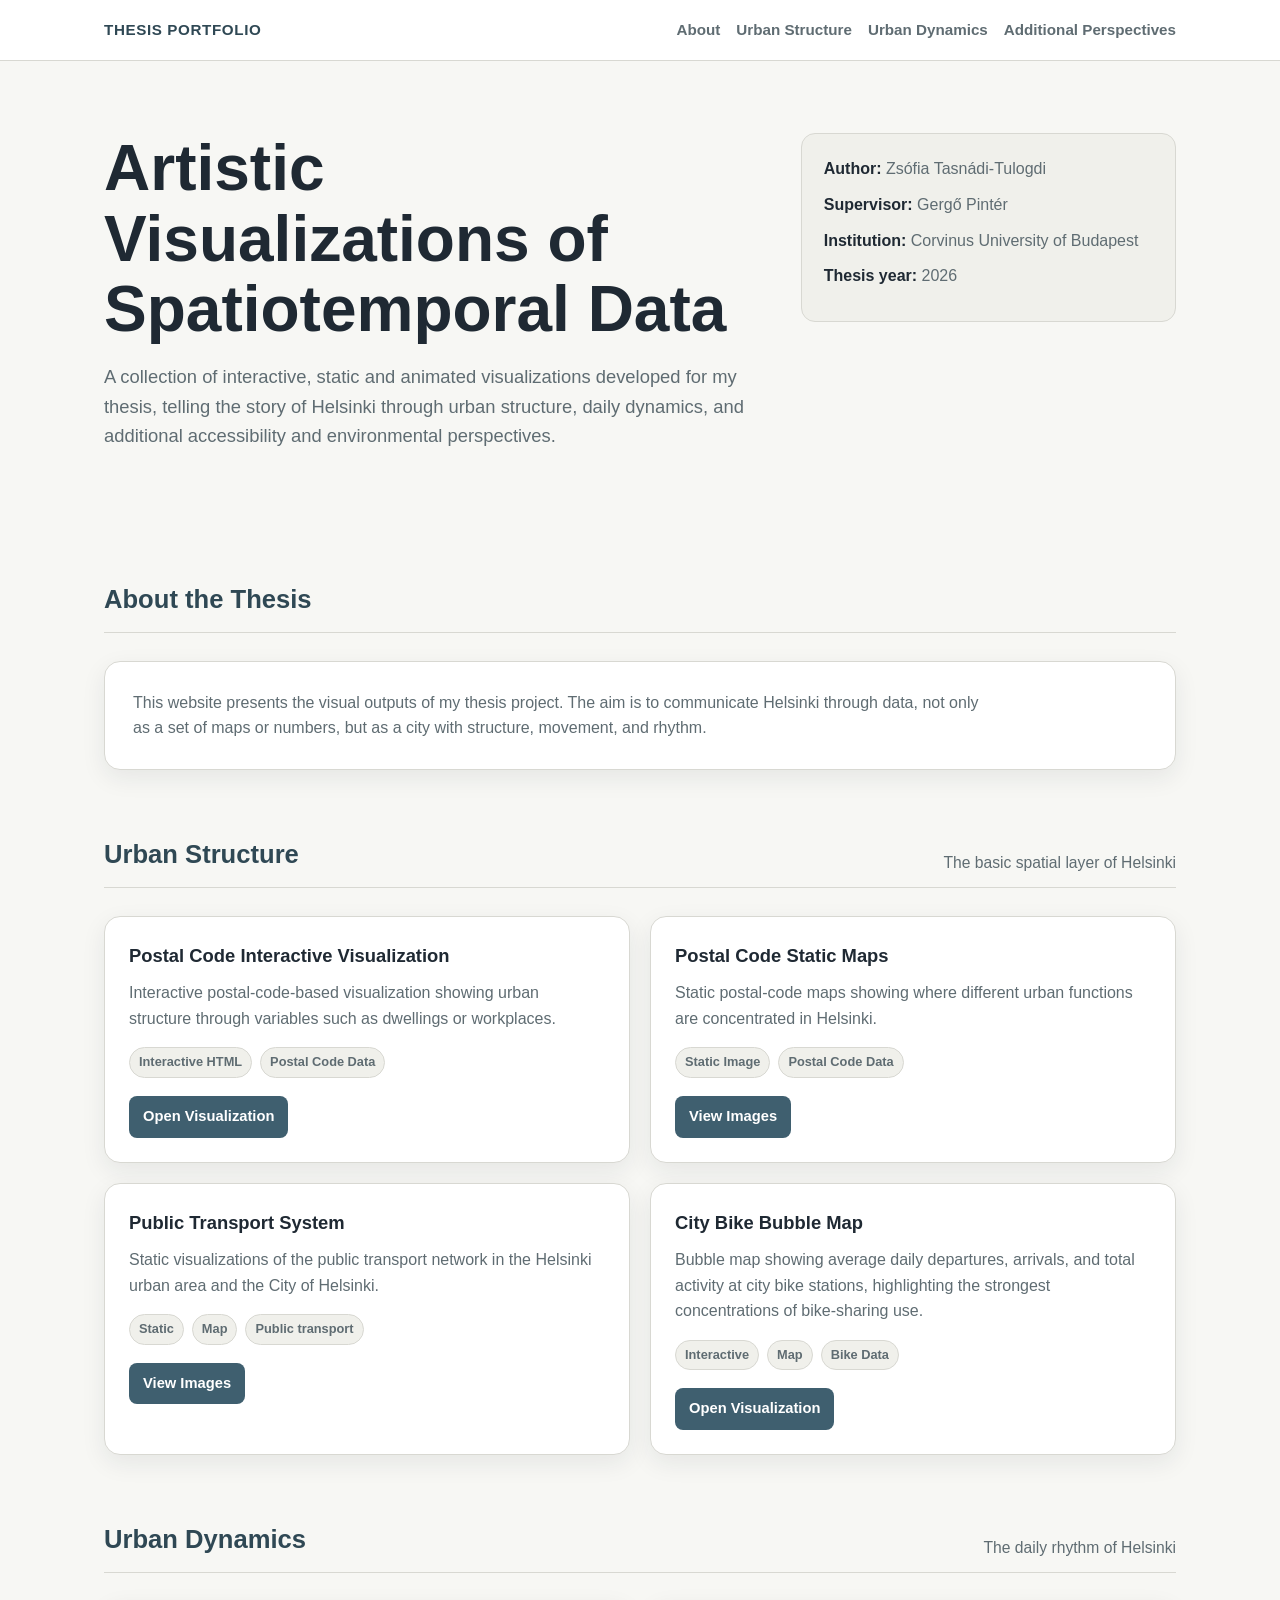
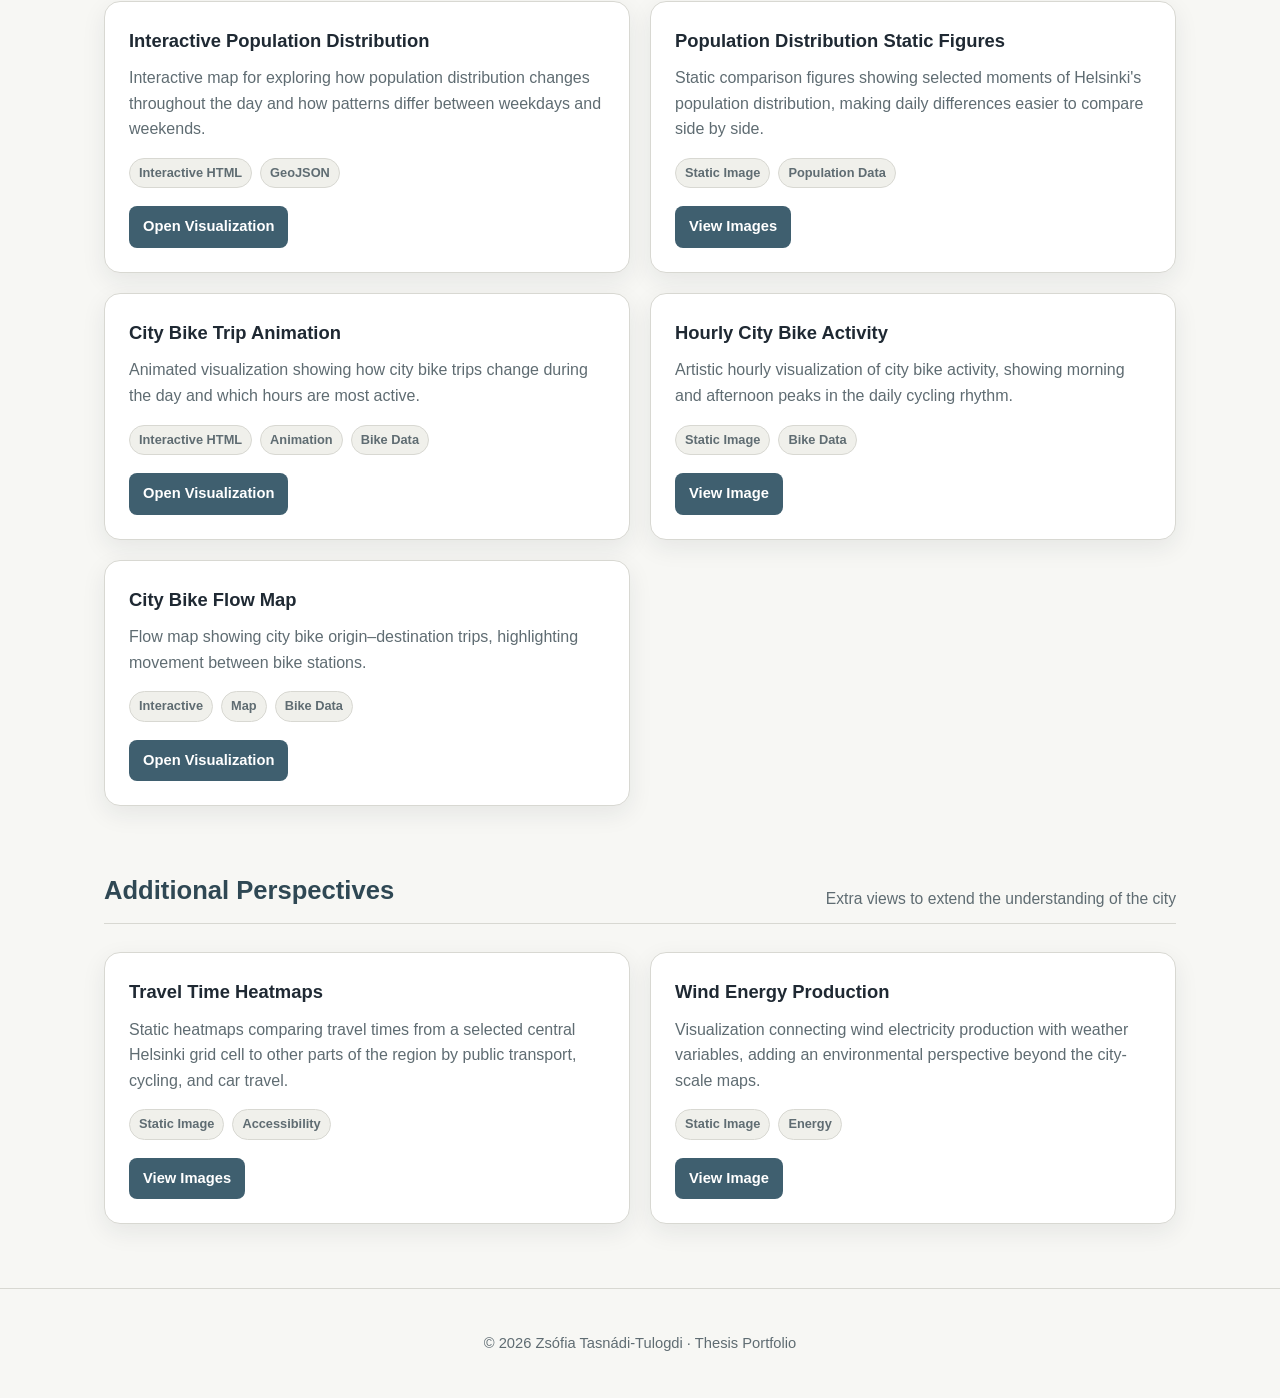
==== commit f3d6b1e1: "Add Public Transport System section to index.html" ====
--- a/index.html
+++ b/index.html
@@ -87,6 +87,19 @@
                 </article>
 
                 <article class="card">
+                    <h3>Public Transport System</h3>
+                    <p>Static visualizations of the public transport network in the Helsinki urban area and the City of Helsinki.</p>
+                    <div class="tag-row">
+                        <span class="tag">Static</span>
+                        <span class="tag">Map</span>
+                        <span class="tag">Public transport</span>
+                    </div>
+                    <div class="button-row">
+                        <a href="Public_transport/" class="btn">View Images</a>
+                    </div>
+                </article>
+                
+                <article class="card">
                     <h3>City Bike Bubble Map</h3>
                     <p>Bubble map showing average daily departures, arrivals, and total activity at city bike stations, highlighting the strongest concentrations of bike-sharing use.</p>
                     <div class="tag-row">
--- a/style.css
+++ b/style.css
@@ -130,7 +130,8 @@
     justify-content: space-between;
     align-items: end;
     gap: 24px;
-    margin-bottom: 22px;
+    margin-top: 22px;
+    margin-bottom: 28px;
     border-bottom: 1px solid var(--border);
     padding-bottom: 12px;
 }
@@ -331,21 +332,6 @@
     margin-bottom: 36px;
 }
 
-.heatmap-pair h3 {
-    width: fit-content;
-    margin: 0 auto 18px;
-    padding: 8px 18px;
-    background: var(--surface);
-    border: 1px solid var(--border);
-    border-bottom: 4px solid var(--accent);
-    border-radius: 999px;
-    color: var(--accent-dark);
-    font-size: 1.15rem;
-    font-weight: 700;
-    letter-spacing: 0.03em;
-    text-align: center;
-}
-
 .heatmap-pair figure {
     margin: 0;
 }
@@ -371,6 +357,35 @@
 .single-map {
     max-width: 900px;
     margin: 0 auto;
+    display: flex;
+    flex-direction: column;
+    align-items: center;
+}
+
+.single-map .image-preview {
+    display: block;
+    margin-left: auto;
+    margin-right: auto;
+}
+
+.heatmap-pair h3 {
+    width: fit-content;
+    margin: 28px auto 22px;
+    padding: 18px 18px;
+    background: var(--surface);
+    border: 1px solid var(--border);
+    border-bottom: 4px solid var(--accent);
+    border-radius: 999px;
+    color: var(--accent-dark);
+    font-size: 1.15rem;
+    font-weight: 700;
+    letter-spacing: 0.03em;
+    text-align: center;
+}
+
+.single-map h3 {
+    margin-top: 28px;
+    margin-bottom: 22px;
 }
 
 .population-time-grid {
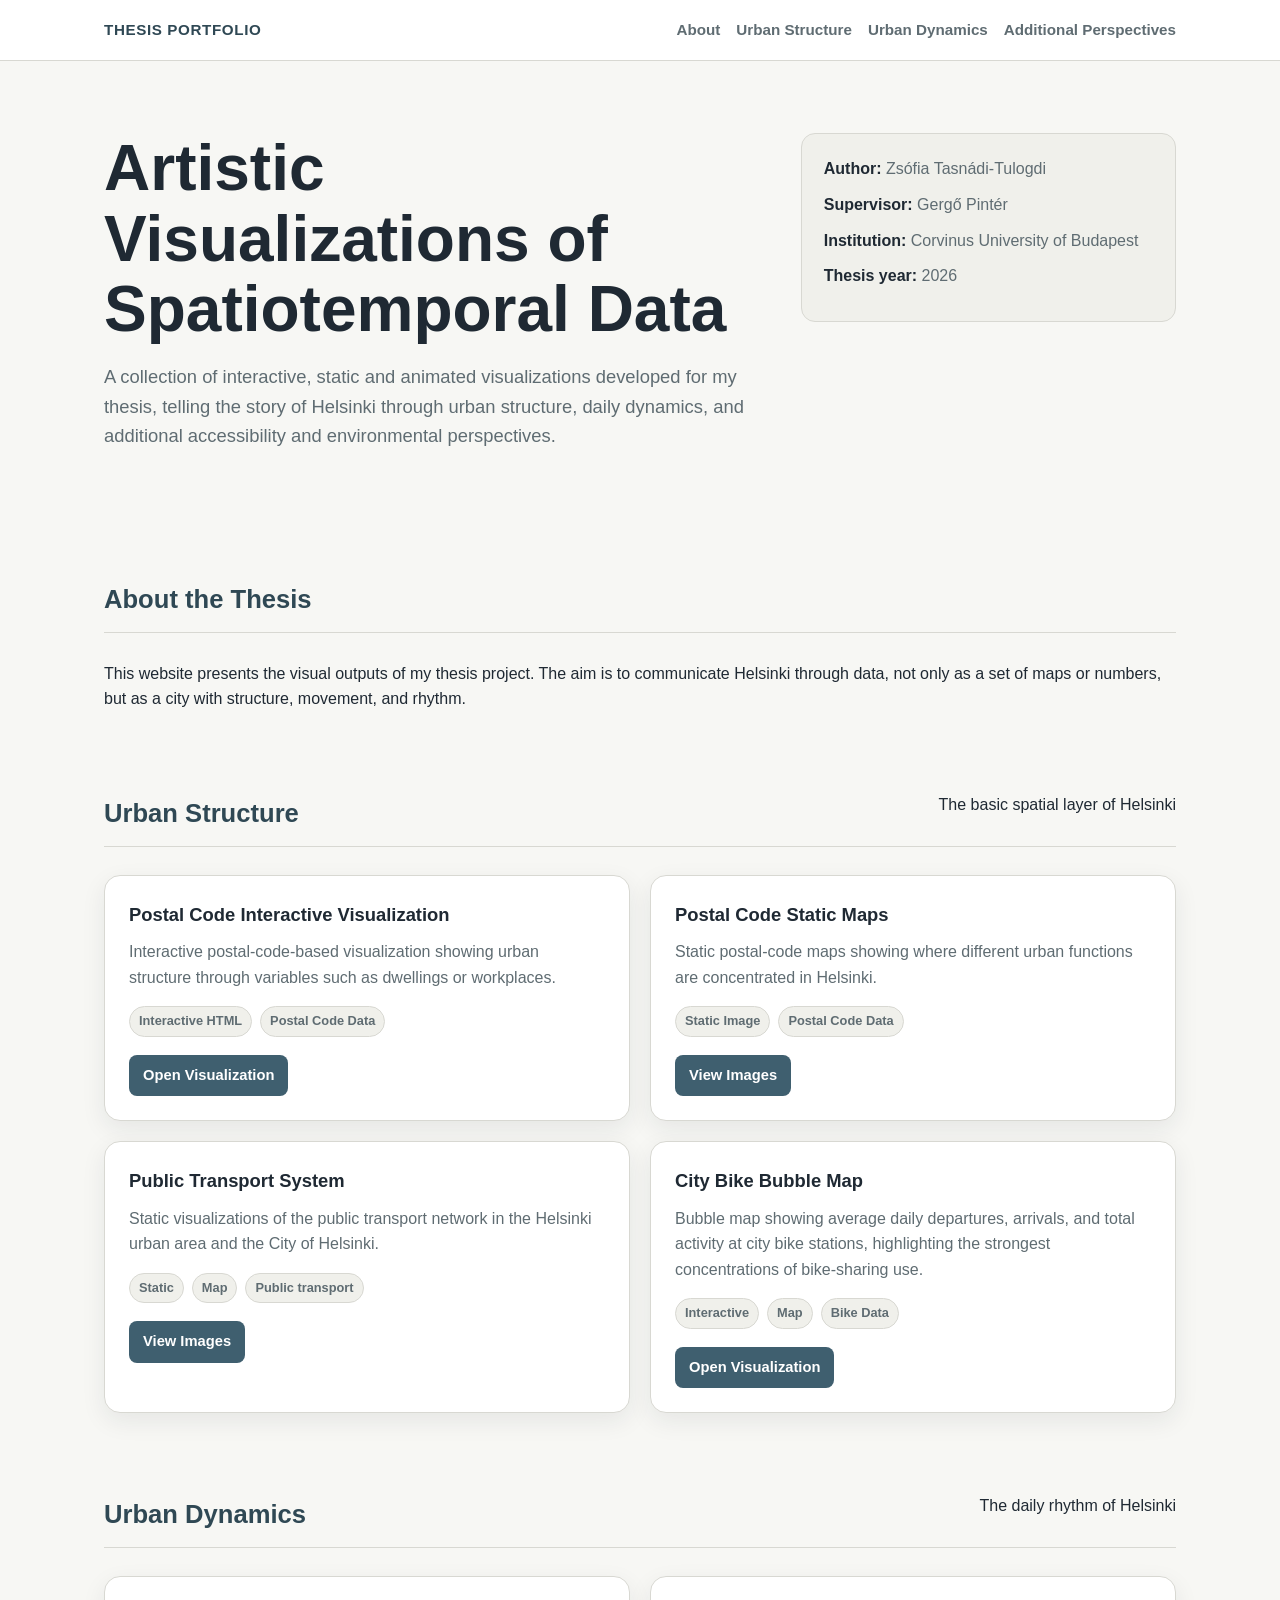
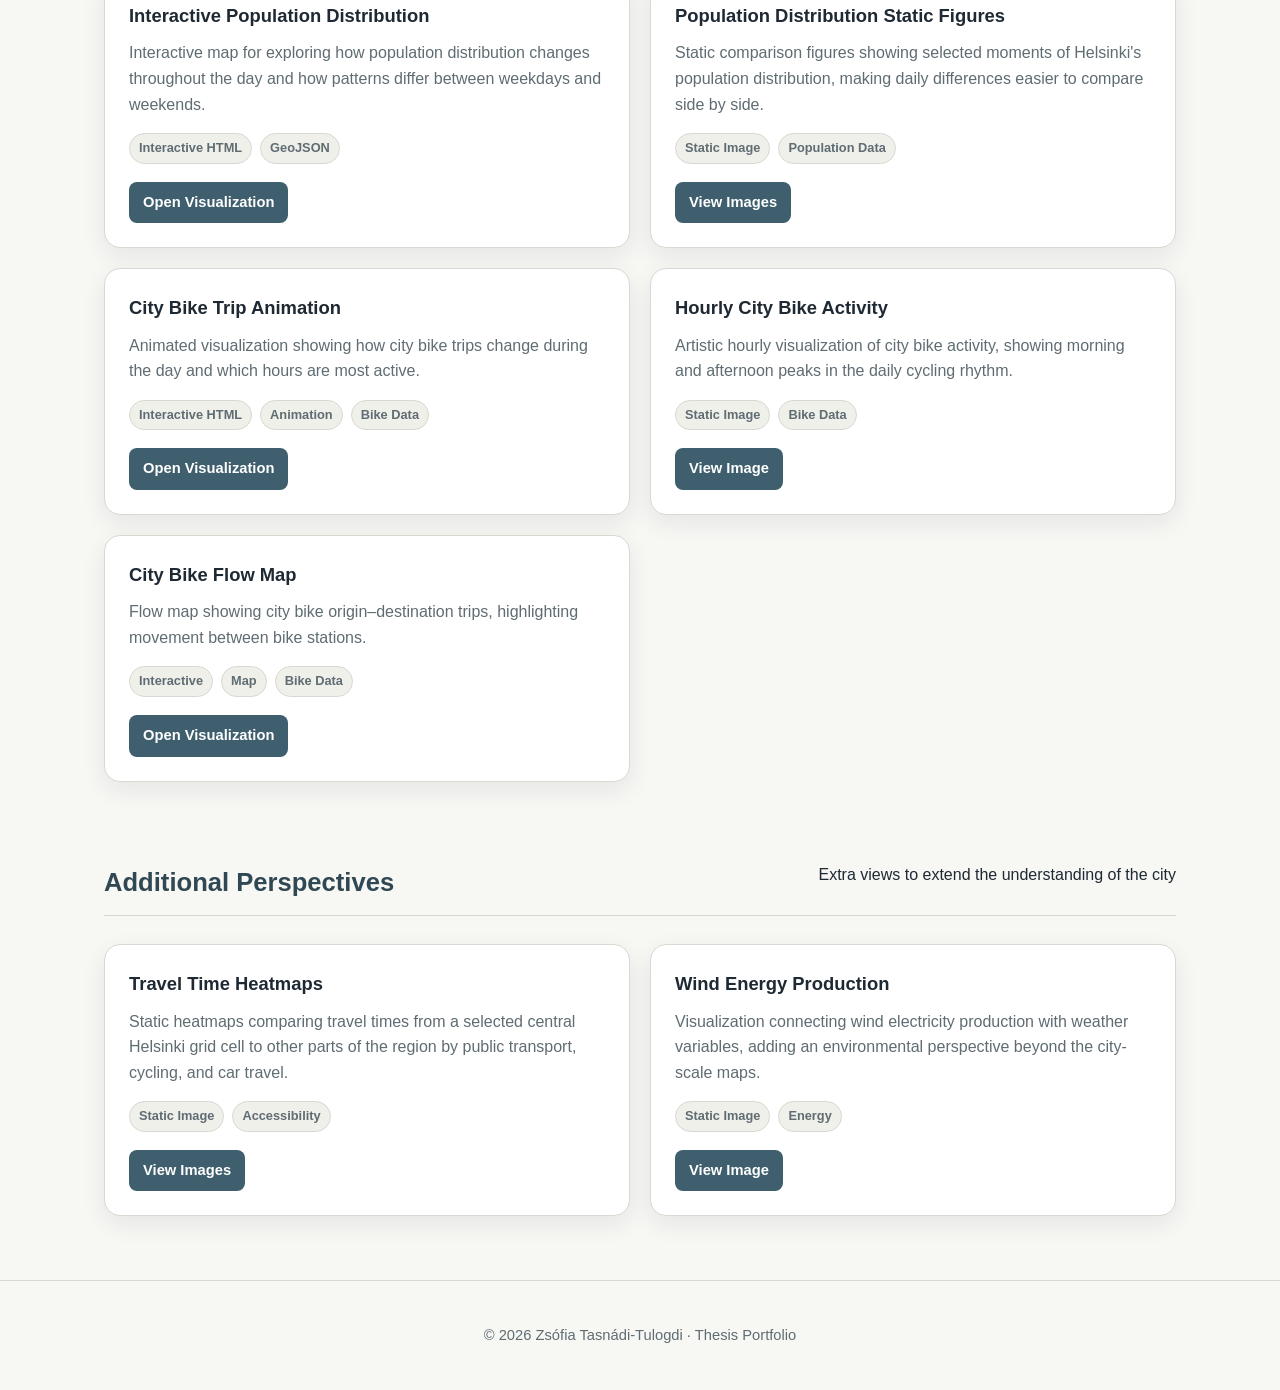
==== commit f18de964: "Update intro section in index.html" ====
--- a/index.html
+++ b/index.html
@@ -48,7 +48,7 @@
                 <h2>About the Thesis</h2>
             </div>
 
-            <div class="intro">
+            <div class="intro-main">
                 <p>
                     This website presents the visual outputs of my thesis project. The aim is to communicate Helsinki through data, not only as a set of maps or numbers, but as a city with structure, movement, and rhythm.
                 </p>
--- a/style.css
+++ b/style.css
@@ -142,25 +142,60 @@
     color: var(--accent-dark);
 }
 
-.section-note {
-    max-width: 640px;
+header .site-title {
+    font-size: 0.95rem;
+    font-weight: 700;
+    letter-spacing: 0.04em;
+    text-transform: uppercase;
+    color: var(--accent-dark);
+    text-decoration: none;
+}
+
+header nav a {
+    font-size: 0.95rem;
+    color: var(--text-muted);
+    text-decoration: none;
+    font-weight: 600;
+}
+
+header nav a:hover {
+    color: var(--accent-dark);
+    text-decoration: underline;
+}
+
+.section-heading h2 {
     margin: 0;
-    color: var(--text-muted);
-    font-size: 0.98rem;
+    font-size: 1.6rem;
+    color: var(--accent-dark);
+    font-weight: 700;
+}
+
+.section-heading {
+    display: flex;
+    justify-content: space-between;
+    align-items: end;
+    gap: 24px;
+    margin-top: 56px;
+    margin-bottom: 28px;
+    border-bottom: 1px solid var(--border);
+    padding-bottom: 12px;
 }
 
 .intro {
     background: var(--surface);
     border: 1px solid var(--border);
     border-radius: 16px;
-    padding: 28px;
+    padding: 12px;
     box-shadow: var(--shadow);
+    margin-top: 10px;
+    margin-bottom: 10px;
 }
 
 .intro p {
     max-width: 850px;
     margin: 0 0 14px;
     color: var(--text-muted);
+    text-align: justify;
 }
 
 .intro p:last-child {
@@ -346,7 +381,7 @@
     border-bottom: none;
 }
 
-.heatmap-pair figcaption {
+.heatmap-pair figcaption, .single-map figcaption {
     margin-top: -6px;
     text-align: center;
     font-size: 0.95rem;
@@ -360,15 +395,17 @@
     display: flex;
     flex-direction: column;
     align-items: center;
+    text-align: center;
 }
 
 .single-map .image-preview {
+    width: 100%;
+    max-width: 850px;
     display: block;
-    margin-left: auto;
-    margin-right: auto;
-}
-
-.heatmap-pair h3 {
+    margin: 0 auto 16px;
+}
+
+.heatmap-pair h3, .transport-map h3 {
     width: fit-content;
     margin: 28px auto 22px;
     padding: 18px 18px;
@@ -383,9 +420,17 @@
     text-align: center;
 }
 
-.single-map h3 {
-    margin-top: 28px;
-    margin-bottom: 22px;
+.transport-map {
+    max-width: 900px;
+    margin: 0 auto 42px;
+    text-align: center;
+}
+
+.transport-map .image-preview {
+    width: 100%;
+    max-width: 850px;
+    display: block;
+    margin: 0 auto 16px;
 }
 
 .population-time-grid {
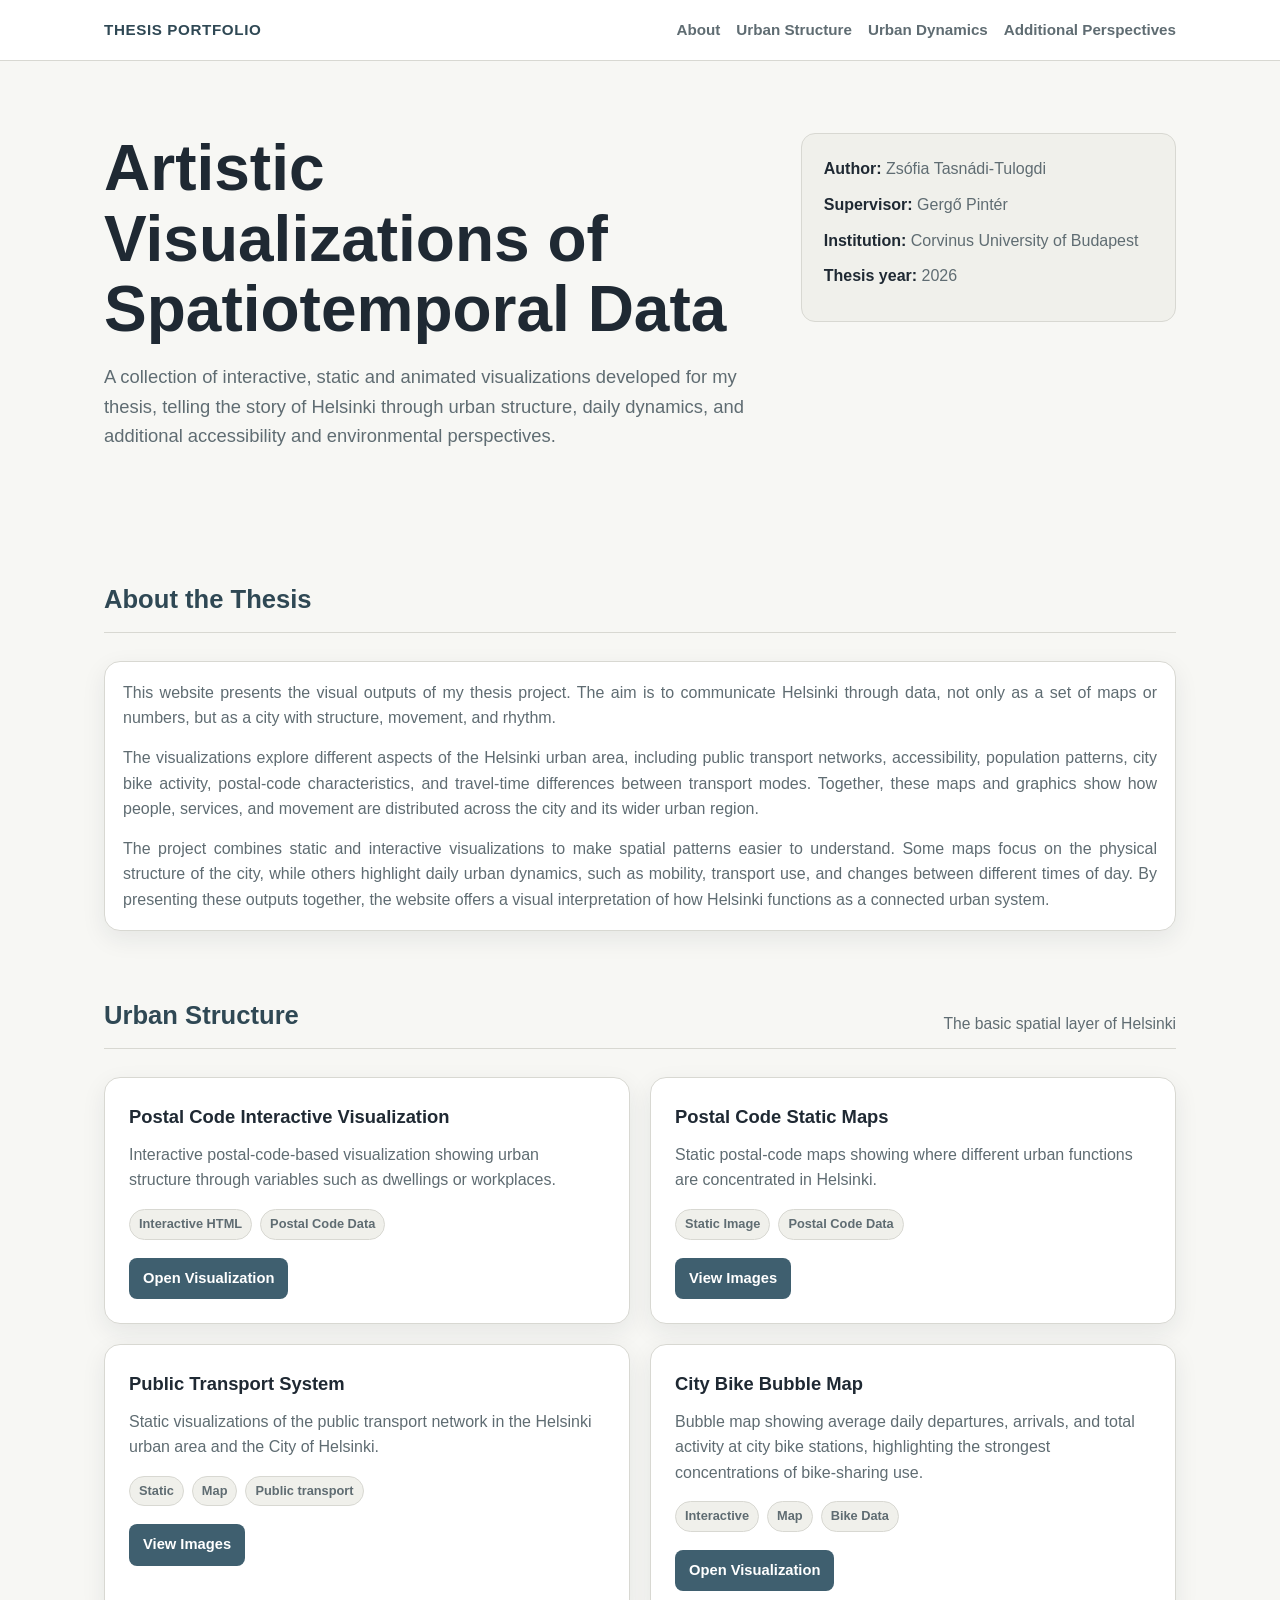
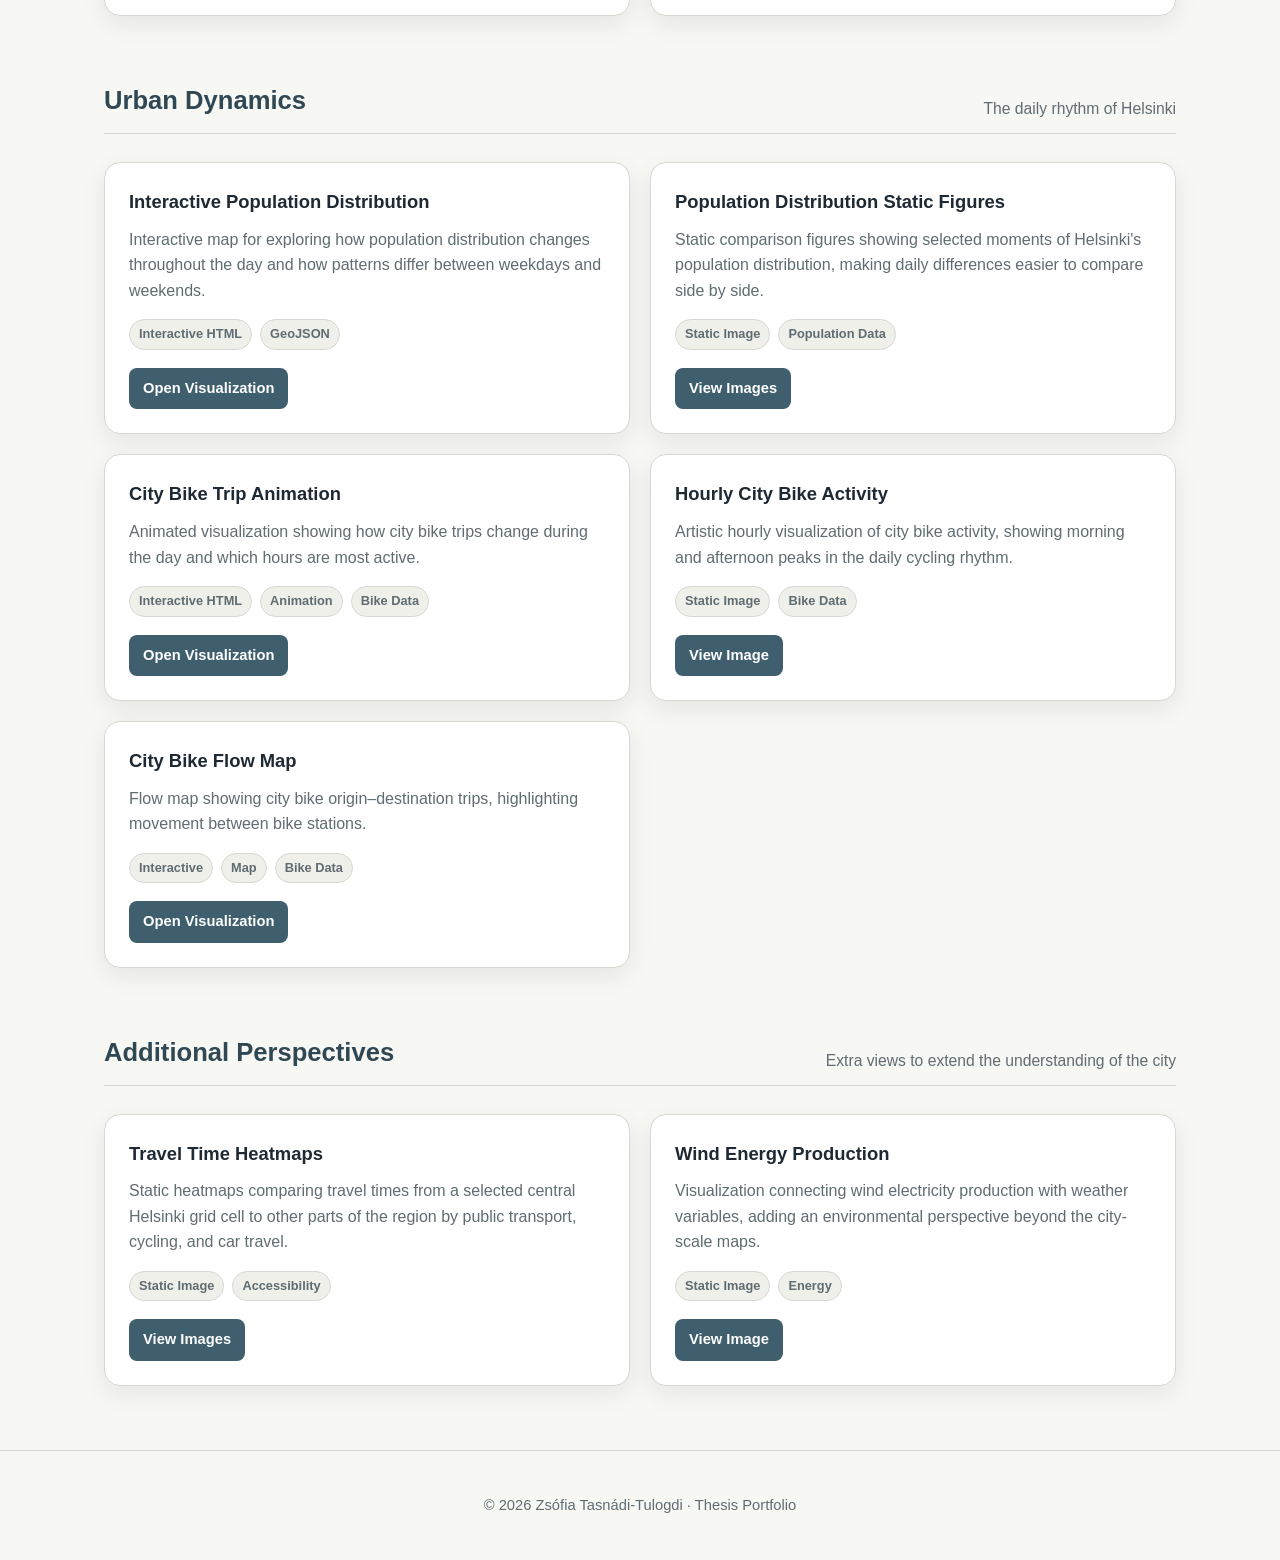
==== commit 42f65a66: "Enhance introduction section with project details Added detailed descriptions of thesis project visu" ====
--- a/index.html
+++ b/index.html
@@ -48,9 +48,16 @@
                 <h2>About the Thesis</h2>
             </div>
 
-            <div class="intro-main">
+            <div class="intro">
                 <p>
                     This website presents the visual outputs of my thesis project. The aim is to communicate Helsinki through data, not only as a set of maps or numbers, but as a city with structure, movement, and rhythm.
+                </p>
+                <p>
+                    The visualizations explore different aspects of the Helsinki urban area, including public transport networks, accessibility, population patterns, city bike activity, postal-code characteristics, and travel-time differences between transport modes. Together, these maps and graphics show how people, services, and movement are distributed across the city and its wider urban region.
+                </p>
+                <p>
+                    The project combines static and interactive visualizations to make spatial patterns easier to understand. Some maps focus on the physical structure of the city, while others highlight daily urban dynamics, such as mobility, transport use, and changes between different times of day. 
+                    By presenting these outputs together, the website offers a visual interpretation of how Helsinki functions as a connected urban system.
                 </p>
             </div>
         </section>
--- a/style.css
+++ b/style.css
@@ -142,57 +142,25 @@
     color: var(--accent-dark);
 }
 
-header .site-title {
-    font-size: 0.95rem;
-    font-weight: 700;
-    letter-spacing: 0.04em;
-    text-transform: uppercase;
-    color: var(--accent-dark);
-    text-decoration: none;
-}
-
-header nav a {
-    font-size: 0.95rem;
-    color: var(--text-muted);
-    text-decoration: none;
-    font-weight: 600;
-}
-
-header nav a:hover {
-    color: var(--accent-dark);
-    text-decoration: underline;
-}
-
-.section-heading h2 {
+.section-note {
+    max-width: 640px;
     margin: 0;
-    font-size: 1.6rem;
-    color: var(--accent-dark);
-    font-weight: 700;
-}
-
-.section-heading {
-    display: flex;
-    justify-content: space-between;
-    align-items: end;
-    gap: 24px;
-    margin-top: 56px;
-    margin-bottom: 28px;
-    border-bottom: 1px solid var(--border);
-    padding-bottom: 12px;
+    color: var(--text-muted);
+    font-size: 0.98rem;
 }
 
 .intro {
     background: var(--surface);
     border: 1px solid var(--border);
     border-radius: 16px;
-    padding: 12px;
+    padding: 18px;
     box-shadow: var(--shadow);
     margin-top: 10px;
     margin-bottom: 10px;
 }
 
 .intro p {
-    max-width: 850px;
+    width: 100%;
     margin: 0 0 14px;
     color: var(--text-muted);
     text-align: justify;
@@ -428,7 +396,7 @@
 
 .transport-map .image-preview {
     width: 100%;
-    max-width: 850px;
+    max-width: 700px;
     display: block;
     margin: 0 auto 16px;
 }
